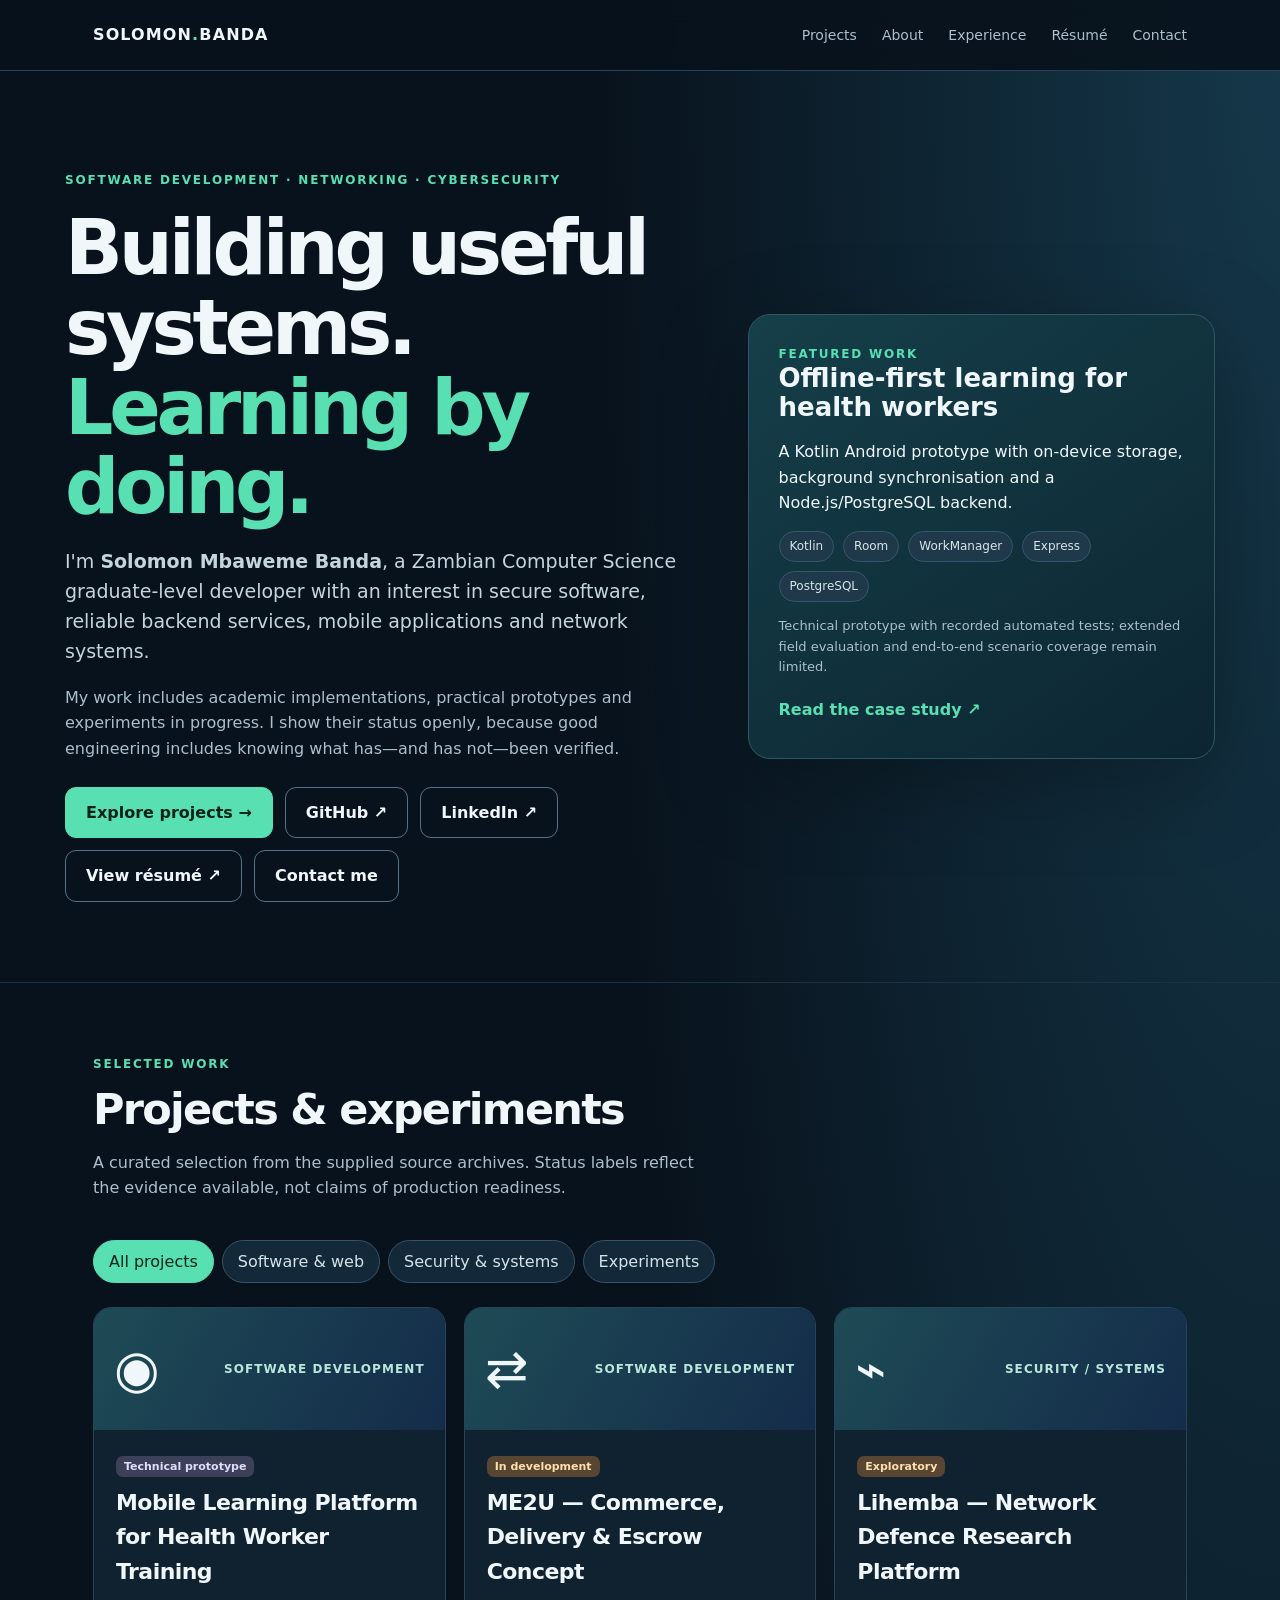
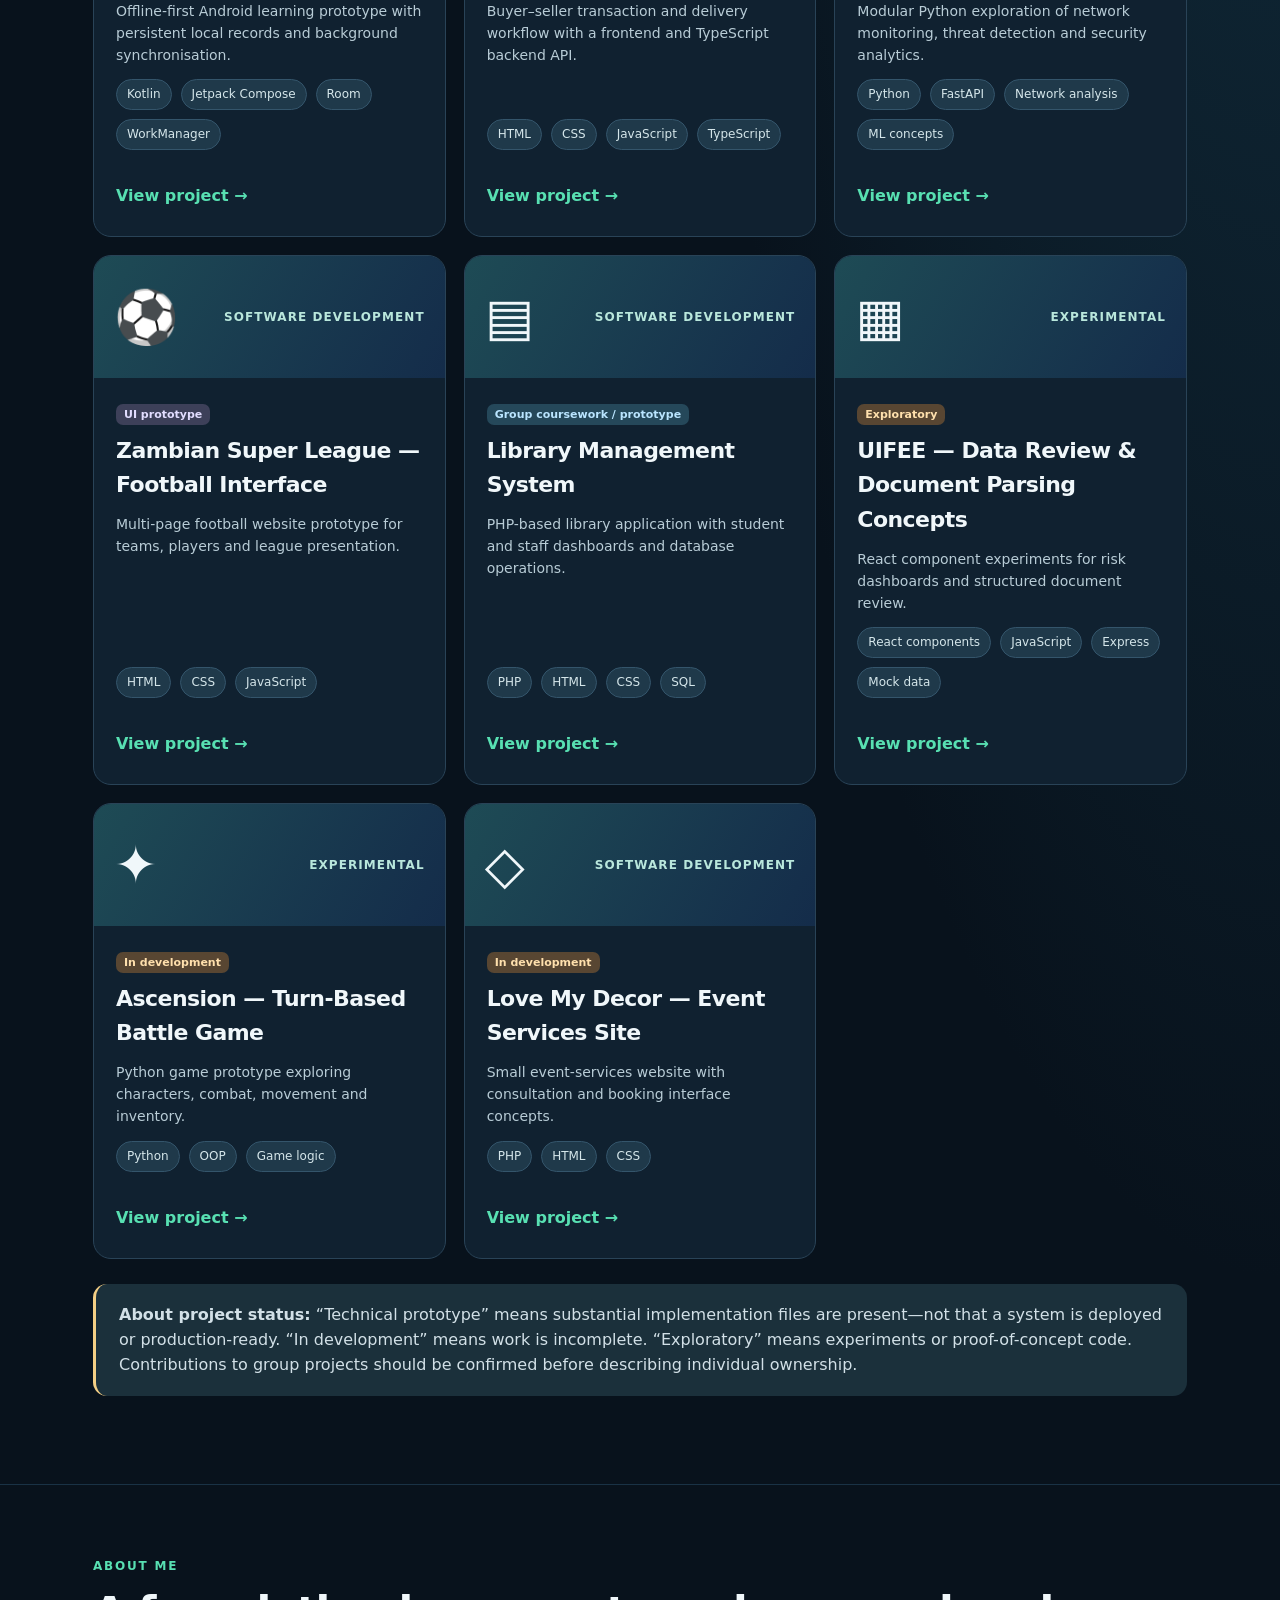
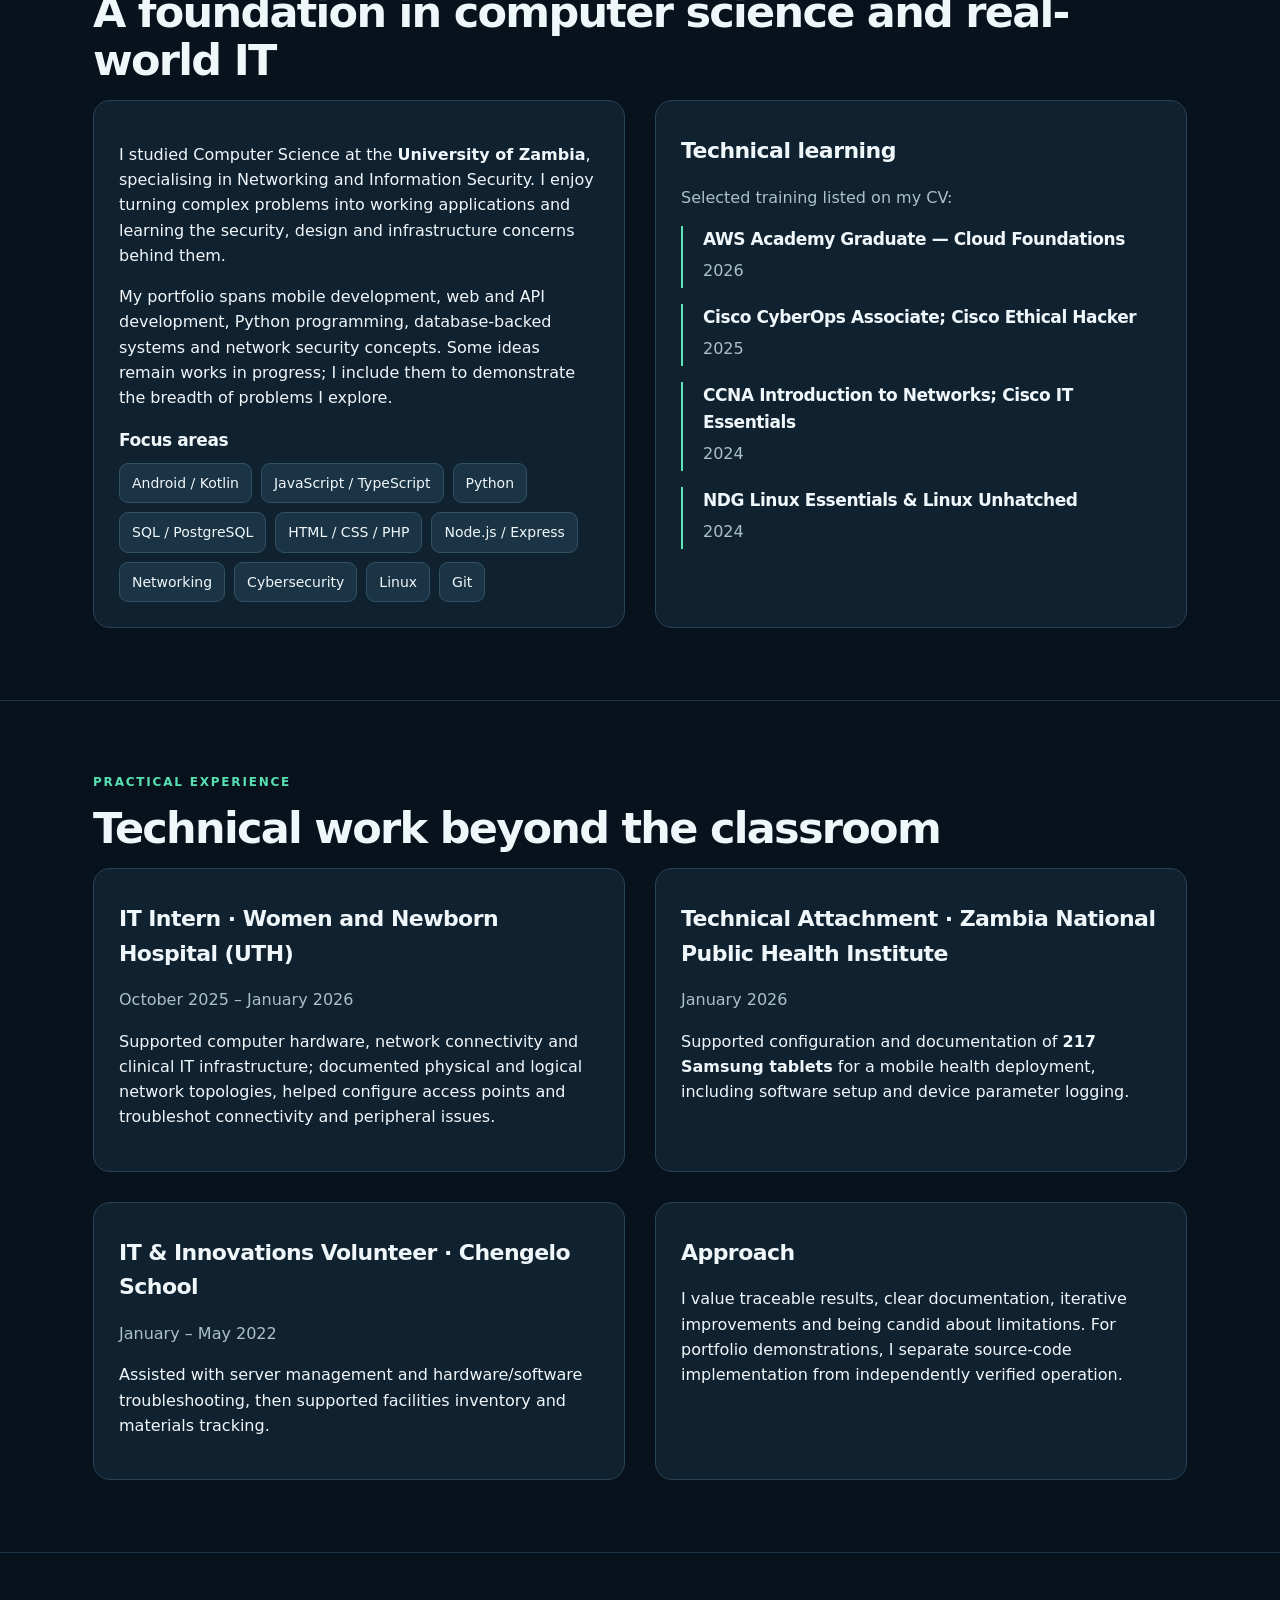
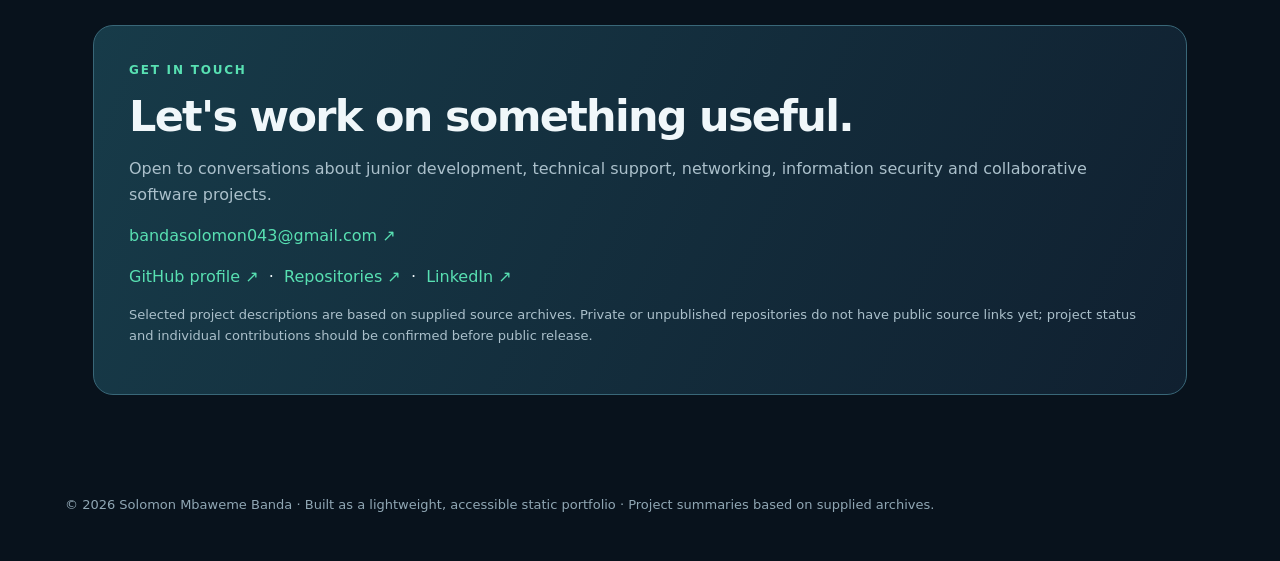
==== index.html @ 68863cb4 "Rename Solomon_Banda_Portfolio_Homepage.html to index.html" ====
<!doctype html><html lang="en"><head><meta charset="utf-8"><meta name="viewport" content="width=device-width,initial-scale=1"><meta name="description" content="Solomon Mbaweme Banda — software development, cybersecurity and systems engineering portfolio."><title>Solomon Mbaweme Banda | Developer Portfolio</title><style>
:root{--bg:#08121c;--panel:#102130;--panel2:#13283a;--ink:#f0f7fa;--muted:#abc0cb;--line:#294357;--accent:#58e0b2;--gold:#f4cf85;--blue:#84b9fd}*{box-sizing:border-box}html{scroll-behavior:smooth}body{margin:0;background:radial-gradient(ellipse at top right,#15384a 0,transparent 38%),var(--bg);color:var(--ink);font-family:Inter,ui-sans-serif,system-ui,-apple-system,'Segoe UI',sans-serif;line-height:1.58}a{color:inherit;text-decoration:none}a:hover{color:var(--accent)}button{font:inherit;cursor:pointer}header{position:sticky;top:0;z-index:10;background:#08121ce9;backdrop-filter:blur(12px);border-bottom:1px solid var(--line)}.shell{max-width:1150px;margin:auto;padding:0 28px}.nav{display:flex;align-items:center;justify-content:space-between;min-height:70px;gap:20px}.brand{font-weight:850;letter-spacing:.07em}.brand span{color:var(--accent)}nav{display:flex;gap:25px;flex-wrap:wrap}nav a{font-size:14px;color:var(--muted)}.hero{padding:100px 0 80px;display:grid;grid-template-columns:1.15fr .85fr;gap:50px;align-items:center}.eyebrow{font-weight:700;letter-spacing:.15em;text-transform:uppercase;font-size:12px;color:var(--accent)}h1{font-size:clamp(40px,6.2vw,76px);line-height:1.05;letter-spacing:-.055em;margin:18px 0}h2{font-size:clamp(30px,4vw,43px);line-height:1.12;letter-spacing:-.04em;margin:12px 0 16px}h3{margin:8px 0 10px;font-size:22px;letter-spacing:-.025em}.lead{font-size:19px;color:#c5d5de;max-width:670px}.muted{color:var(--muted)}.actions{display:flex;gap:12px;flex-wrap:wrap;margin-top:26px}.btn{display:inline-flex;align-items:center;justify-content:center;padding:12px 20px;border:1px solid var(--accent);background:var(--accent);color:#06231a;border-radius:11px;font-weight:750}.btn:hover{background:#b8ffdf;color:#06231a}.btn.alt{background:transparent;color:var(--ink);border-color:#577184}.btn.alt:hover{border-color:var(--accent);color:var(--accent)}.feature{padding:30px;border:1px solid #2e5762;border-radius:22px;background:linear-gradient(145deg,#153f49,#0c2532);box-shadow:0 24px 90px #0004}.feature strong{display:block;font-size:26px;line-height:1.15;margin-bottom:14px}.feature ul{padding-left:20px;color:#c6dce4}.mini{display:flex;gap:9px;flex-wrap:wrap;margin:14px 0}.tag{padding:5px 10px;background:#1f394a;border:1px solid #34556b;border-radius:30px;font-size:12px;color:#d5e6ea}.section{padding:72px 0;border-top:1px solid #193245}.section-heading{display:flex;justify-content:space-between;gap:20px;align-items:end;margin-bottom:24px}.section-heading p{max-width:610px}.filters{display:flex;flex-wrap:wrap;gap:8px;margin:24px 0}.filter{background:#132939;color:#d4e3e8;border:1px solid #365268;border-radius:30px;padding:8px 15px}.filter.active,.filter:hover{background:var(--accent);border-color:var(--accent);color:#07241c}.grid{display:grid;grid-template-columns:repeat(3,minmax(0,1fr));gap:18px}.card{display:flex;flex-direction:column;overflow:hidden;border-radius:18px;border:1px solid var(--line);background:var(--panel);min-height:355px;transition:transform .2s,border .2s}.card:hover{transform:translateY(-4px);border-color:#558275}.card-art{height:122px;display:flex;align-items:center;justify-content:space-between;padding:20px;background:linear-gradient(120deg,#1e4b55,#142c4a)}.card-art .icon{font-size:52px;line-height:1}.card-art small{font-size:12px;letter-spacing:.09em;font-weight:850;color:#b9e7dc}.card-body{padding:22px;display:flex;flex:1;flex-direction:column}.card p{margin:0 0 13px;color:#b8ccd6;font-size:14px}.card .mini{margin-top:auto}.status{border-radius:7px;padding:4px 8px;font-size:11px;font-weight:800;background:#315245;color:#c9ffe3}.status.prototype{background:#3d4059;color:#e2ddff}.status.experimental{background:#584632;color:#ffe0ad}.status.collab{background:#25485a;color:#bae5ff}.card-footer{display:flex;align-items:center;justify-content:space-between;margin-top:13px}.open{background:none;color:var(--accent);border:0;padding:6px 0;font-weight:800}.two{display:grid;grid-template-columns:1fr 1fr;gap:30px}.box{border-radius:17px;border:1px solid var(--line);background:var(--panel);padding:25px}.timeline{display:grid;gap:16px}.timeline-entry{border-left:2px solid #5de3b4;padding-left:20px}.timeline-entry h3{font-size:17px;margin:0}.timeline-entry p{margin:5px 0;color:var(--muted)}.skill-row{display:flex;gap:9px;flex-wrap:wrap}.skill{background:#1b3445;padding:8px 12px;border-radius:9px;border:1px solid #315165;font-size:14px}.notice{padding:18px 23px;border-radius:14px;background:#1b303b;border-left:3px solid var(--gold);color:#d2e0e7}.contact{border:1px solid #396778;border-radius:20px;background:linear-gradient(115deg,#173b49,#102030);padding:35px}.contact a{color:var(--accent);overflow-wrap:anywhere}.foot{padding:28px 0 45px;color:#90a7b4;font-size:13px}dialog{max-width:730px;width:calc(100% - 28px);padding:0;border:1px solid #436879;border-radius:19px;background:#10222f;color:var(--ink);box-shadow:0 24px 90px #000c}dialog::backdrop{background:#02070cbb;backdrop-filter:blur(4px)}.dialog-inner{padding:32px}.dialog-top{display:flex;justify-content:space-between;gap:14px}.x{width:37px;height:37px;background:#203d4c;border:1px solid #517084;color:white;border-radius:9px}.dialog-inner h2{font-size:30px}.dialog-inner p,.dialog-inner li{color:#c4d6dd}.dialog-inner h4{color:var(--accent);margin:22px 0 5px}.dialog-inner ul{padding-left:20px}a:focus-visible,button:focus-visible{outline:3px solid var(--gold);outline-offset:4px}[hidden]{display:none!important}@media(max-width:950px){.hero{grid-template-columns:1fr}.grid{grid-template-columns:repeat(2,minmax(0,1fr))}}@media(max-width:620px){.shell{padding:0 18px}.nav{align-items:flex-start;flex-direction:column;padding:15px 0}nav{gap:13px}.hero{padding:65px 0}.grid,.two{grid-template-columns:1fr}.section{padding:55px 0}.feature{padding:20px}}
</style></head><body><header><div class="shell nav"><a class="brand" href="#home">SOLOMON<span>.</span>BANDA</a><nav aria-label="Main navigation"><a href="#projects">Projects</a><a href="#about">About</a><a href="#experience">Experience</a><a href="resume.html">Résumé</a><a href="#contact">Contact</a></nav></div></header><main><section class="shell hero" id="home"><div><div class="eyebrow">Software Development · Networking · Cybersecurity</div><h1>Building useful systems.<br><span style="color:var(--accent)">Learning by doing.</span></h1><p class="lead">I'm <strong>Solomon Mbaweme Banda</strong>, a Zambian Computer Science graduate-level developer with an interest in secure software, reliable backend services, mobile applications and network systems.</p><p class="muted">My work includes academic implementations, practical prototypes and experiments in progress. I show their status openly, because good engineering includes knowing what has—and has not—been verified.</p><div class="actions"><a class="btn" href="#projects">Explore projects →</a><a class="btn alt" href="https://github.com/folklore043" target="_blank" rel="noopener noreferrer">GitHub ↗</a><a class="btn alt" href="https://www.linkedin.com/in/solomon-mbaweme-banda-0440b7346" target="_blank" rel="noopener noreferrer">LinkedIn ↗</a><a class="btn alt" href="resume.html">View résumé ↗</a><a class="btn alt" href="mailto:bandasolomon043@gmail.com">Contact me</a></div></div><aside class="feature"><div class="eyebrow">Featured work</div><strong>Offline-first learning for health workers</strong><p>A Kotlin Android prototype with on-device storage, background synchronisation and a Node.js/PostgreSQL backend.</p><div class="mini"><span class="tag">Kotlin</span><span class="tag">Room</span><span class="tag">WorkManager</span><span class="tag">Express</span><span class="tag">PostgreSQL</span></div><p class="muted" style="font-size:13px">Technical prototype with recorded automated tests; extended field evaluation and end-to-end scenario coverage remain limited.</p><button class="open" data-project="health">Read the case study ↗</button></aside></section><section class="section" id="projects"><div class="shell"><div class="eyebrow">Selected work</div><div class="section-heading"><div><h2>Projects & experiments</h2><p class="muted">A curated selection from the supplied source archives. Status labels reflect the evidence available, not claims of production readiness.</p></div></div><div class="filters" role="group" aria-label="Filter projects"><button class="filter active" data-filter="all" aria-pressed="true">All projects</button><button class="filter" data-filter="software" aria-pressed="false">Software & web</button><button class="filter" data-filter="security" aria-pressed="false">Security & systems</button><button class="filter" data-filter="experimental" aria-pressed="false">Experiments</button></div><div class="grid" id="project-grid"></div><p class="notice" style="margin-top:25px"><strong>About project status:</strong> “Technical prototype” means substantial implementation files are present—not that a system is deployed or production-ready. “In development” means work is incomplete. “Exploratory” means experiments or proof-of-concept code. Contributions to group projects should be confirmed before describing individual ownership.</p></div></section><section class="section" id="about"><div class="shell"><div class="eyebrow">About me</div><h2>A foundation in computer science and real-world IT</h2><div class="two"><div class="box"><p>I studied Computer Science at the <strong>University of Zambia</strong>, specialising in Networking and Information Security. I enjoy turning complex problems into working applications and learning the security, design and infrastructure concerns behind them.</p><p>My portfolio spans mobile development, web and API development, Python programming, database-backed systems and network security concepts. Some ideas remain works in progress; I include them to demonstrate the breadth of problems I explore.</p><h3 style="font-size:17px">Focus areas</h3><div class="skill-row"><span class="skill">Android / Kotlin</span><span class="skill">JavaScript / TypeScript</span><span class="skill">Python</span><span class="skill">SQL / PostgreSQL</span><span class="skill">HTML / CSS / PHP</span><span class="skill">Node.js / Express</span><span class="skill">Networking</span><span class="skill">Cybersecurity</span><span class="skill">Linux</span><span class="skill">Git</span></div></div><div class="box"><h3>Technical learning</h3><p class="muted">Selected training listed on my CV:</p><div class="timeline"><div class="timeline-entry"><h3>AWS Academy Graduate — Cloud Foundations</h3><p>2026</p></div><div class="timeline-entry"><h3>Cisco CyberOps Associate; Cisco Ethical Hacker</h3><p>2025</p></div><div class="timeline-entry"><h3>CCNA Introduction to Networks; Cisco IT Essentials</h3><p>2024</p></div><div class="timeline-entry"><h3>NDG Linux Essentials & Linux Unhatched</h3><p>2024</p></div></div></div></div></div></section><section class="section" id="experience"><div class="shell"><div class="eyebrow">Practical experience</div><h2>Technical work beyond the classroom</h2><div class="two"><div class="box"><h3>IT Intern · Women and Newborn Hospital (UTH)</h3><p class="muted">October 2025 – January 2026</p><p>Supported computer hardware, network connectivity and clinical IT infrastructure; documented physical and logical network topologies, helped configure access points and troubleshot connectivity and peripheral issues.</p></div><div class="box"><h3>Technical Attachment · Zambia National Public Health Institute</h3><p class="muted">January 2026</p><p>Supported configuration and documentation of <strong>217 Samsung tablets</strong> for a mobile health deployment, including software setup and device parameter logging.</p></div><div class="box"><h3>IT & Innovations Volunteer · Chengelo School</h3><p class="muted">January – May 2022</p><p>Assisted with server management and hardware/software troubleshooting, then supported facilities inventory and materials tracking.</p></div><div class="box"><h3>Approach</h3><p>I value traceable results, clear documentation, iterative improvements and being candid about limitations. For portfolio demonstrations, I separate source-code implementation from independently verified operation.</p></div></div></div></section><section class="section" id="contact"><div class="shell"><div class="contact"><div class="eyebrow">Get in touch</div><h2>Let's work on something useful.</h2><p class="muted">Open to conversations about junior development, technical support, networking, information security and collaborative software projects.</p><p><a href="mailto:bandasolomon043@gmail.com">bandasolomon043@gmail.com ↗</a></p><p><a href="https://github.com/folklore043" target="_blank" rel="noopener noreferrer">GitHub profile ↗</a> &nbsp;·&nbsp; <a href="https://github.com/folklore043?tab=repositories" target="_blank" rel="noopener noreferrer">Repositories ↗</a> &nbsp;·&nbsp; <a href="https://www.linkedin.com/in/solomon-mbaweme-banda-0440b7346" target="_blank" rel="noopener noreferrer">LinkedIn ↗</a></p><p class="muted" style="font-size:13px">Selected project descriptions are based on supplied source archives. Private or unpublished repositories do not have public source links yet; project status and individual contributions should be confirmed before public release.</p></div></div></section></main><footer><div class="shell foot">© <span id="year"></span> Solomon Mbaweme Banda · Built as a lightweight, accessible static portfolio · Project summaries based on supplied archives.</div></footer><dialog id="project-dialog" aria-labelledby="dialog-title"><div class="dialog-inner"><div class="dialog-top"><div><div class="eyebrow" id="dialog-category"></div><h2 id="dialog-title"></h2></div><button class="x" id="close-dialog" aria-label="Close project details">✕</button></div><div id="dialog-content"></div></div></dialog><script>
const projects=[
{id:'health',title:'Mobile Learning Platform for Health Worker Training',type:'software',icon:'◉',short:'Offline-first Android learning prototype with persistent local records and background synchronisation.',stack:['Kotlin','Jetpack Compose','Room','WorkManager','Node.js','PostgreSQL'],status:'Technical prototype',statusClass:'prototype',summary:'An Android training application designed for intermittent-connectivity settings, with local training content, assessments, learner results and a synchronisation queue.',built:['Native Android client using Kotlin and Jetpack Compose','Room-based local storage and SQLCipher integration','WorkManager queue/retry design, account-scoped records and conflict handling','Express/PostgreSQL backend and JWT-based authentication'],limits:'Recorded automated tests cover selected components; the full offline-to-online learner journey and all six extended synchronisation scenarios were not demonstrated end-to-end. Demonstration training content is not clinically approved.'},
{id:'me2u',title:'ME2U — Commerce, Delivery & Escrow Concept',type:'software',icon:'⇄',short:'Buyer–seller transaction and delivery workflow with a frontend and TypeScript backend API.',stack:['HTML','CSS','JavaScript','TypeScript','Express','Prisma','PostgreSQL'],status:'In development',statusClass:'experimental',summary:'A proposed trust-building transaction platform for Zambian commerce, modelling order creation, dispatch, delivery confirmation, disputes and escrow states.',built:['Buyer/seller/admin frontend interface','Express and TypeScript API routes for orders and administration','Prisma data model and seed-data scripts','Development-only role switcher for testing workflows'],limits:'The repository describes an in-progress prototype. Payment handling is simulated/development-oriented; do not represent this as a licensed or live payment escrow service. Authentication remains development-oriented.'},
{id:'lihemba',title:'Lihemba — Network Defence Research Platform',type:'security',icon:'⌁',short:'Modular Python exploration of network monitoring, threat detection and security analytics.',stack:['Python','FastAPI','Network analysis','ML concepts','Blockchain concepts'],status:'Exploratory',statusClass:'experimental',summary:'An ambitious modular network-security concept bringing together traffic analysis, a base station, monitoring dashboard, threat-intelligence modules and experimental blockchain/ML components.',built:['Separate detection, network, dashboard and base-station modules','Integration documentation and Python security-analysis components','Threat simulation and benchmarking code','Experimental coordination architecture'],limits:'The archive includes extensive experimental code and documentation but does not establish reliable end-to-end operation, accuracy benchmarks or deployment readiness. This is a research/development exploration.'},
{id:'faz',title:'Zambian Super League — Football Interface',type:'software',icon:'⚽',short:'Multi-page football website prototype for teams, players and league presentation.',stack:['HTML','CSS','JavaScript'],status:'UI prototype',statusClass:'prototype',summary:'A browser-based football site with separate pages for league overview, teams, players and team management.',built:['Four HTML views including index, players and team details','Styled navigation and football-oriented layouts','Front-end interactions and presentation structure'],limits:'The supplied archive contains static HTML pages; a live league-data feed, server-side administration and deployment were not verified.'},
{id:'library',title:'Library Management System',type:'software',icon:'▤',short:'PHP-based library application with student and staff dashboards and database operations.',stack:['PHP','HTML','CSS','SQL'],status:'Group coursework / prototype',statusClass:'collab',summary:'A library-system codebase containing distinct student and staff views and PHP scripts for creating, retrieving, editing and deleting records.',built:['Student and staff dashboard pages','Server-side insert, fetch, update and delete handlers','Database connection script and styled interface'],limits:'The interface identifies “GROUP 11”; personal responsibilities must be confirmed before claiming sole authorship. Database setup and complete runtime functionality were not independently tested.'},
{id:'uifee',title:'UIFEE — Data Review & Document Parsing Concepts',type:'experimental',icon:'▦',short:'React component experiments for risk dashboards and structured document review.',stack:['React components','JavaScript','Express','Mock data'],status:'Exploratory',statusClass:'experimental',summary:'A collection of JavaScript components exploring taxpayer-style risk dashboards, alerts, and extraction/validation of structured fields from document types.',built:['Dashboard component with risk indicators and example records','Document-upload/parser user-interface component','Express dependency scaffold'],limits:'Both primary UI files include mock data, and the packaged setup is not a complete verified React application. This is a concept implementation, not a real government data integration.'},
{id:'ascension',title:'Ascension — Turn-Based Battle Game',type:'experimental',icon:'✦',short:'Python game prototype exploring characters, combat, movement and inventory.',stack:['Python','OOP','Game logic'],status:'In development',statusClass:'experimental',summary:'A console-oriented Python game experiment with characters, gear, inventory, battlefield positioning and turn-based combat logic.',built:['Character and ability classes','Battlefield and combat-turn logic','Inventory and item modules','Main launcher and experimentation scripts'],limits:'The archive contains code and a launcher, but a complete polished game experience or automated test suite was not established.'},
{id:'decor',title:'Love My Decor — Event Services Site',type:'software',icon:'◇',short:'Small event-services website with consultation and booking interface concepts.',stack:['PHP','HTML','CSS'],status:'In development',statusClass:'experimental',summary:'Event decoration services pages with booking and customer consultation workflows.',built:['Service pages and booking form markup','PHP contact/consultation helper functions','Separate styling for booking and services'],limits:'The archive contains incomplete/inconsistent page setup and missing assets; reliable deployment and form delivery are not verified.'}
];
const grid=document.getElementById('project-grid');function render(f='all'){grid.innerHTML='';for(const p of projects.filter(x=>f==='all'||x.type===f||(f==='experimental'&&x.statusClass==='experimental'))){const el=document.createElement('article');el.className='card';el.innerHTML=`<div class="card-art"><span class="icon" aria-hidden="true">${p.icon}</span><small>${p.type==='security'?'SECURITY / SYSTEMS':p.type==='experimental'?'EXPERIMENTAL': 'SOFTWARE DEVELOPMENT'}</small></div><div class="card-body"><div><span class="status ${p.statusClass}">${p.status}</span><h3>${p.title}</h3><p>${p.short}</p></div><div class="mini">${p.stack.slice(0,4).map(s=>`<span class="tag">${s}</span>`).join('')}</div><div class="card-footer"><button class="open" data-project="${p.id}" aria-label="Read details for ${p.title}">View project →</button></div></div>`;grid.appendChild(el)}}
render();document.querySelectorAll('.filter').forEach(b=>b.addEventListener('click',()=>{document.querySelectorAll('.filter').forEach(x=>{x.classList.remove('active');x.setAttribute('aria-pressed','false')});b.classList.add('active');b.setAttribute('aria-pressed','true');render(b.dataset.filter)}));const modal=document.getElementById('project-dialog');document.addEventListener('click',e=>{const b=e.target.closest('[data-project]');if(!b)return;const p=projects.find(x=>x.id===b.dataset.project);document.getElementById('dialog-category').textContent=p.status;document.getElementById('dialog-title').textContent=p.title;document.getElementById('dialog-content').innerHTML=`<p>${p.summary}</p><h4>Evidence in the supplied source</h4><ul>${p.built.map(x=>`<li>${x}</li>`).join('')}</ul><h4>Technologies</h4><div class="skill-row">${p.stack.map(x=>`<span class="skill">${x}</span>`).join('')}</div><h4>Status & limitations</h4><p>${p.limits}</p>`;modal.showModal()});document.getElementById('close-dialog').addEventListener('click',()=>modal.close());modal.addEventListener('click',e=>{if(e.target===modal)modal.close()});document.getElementById('year').textContent=new Date().getFullYear();
</script></body></html>
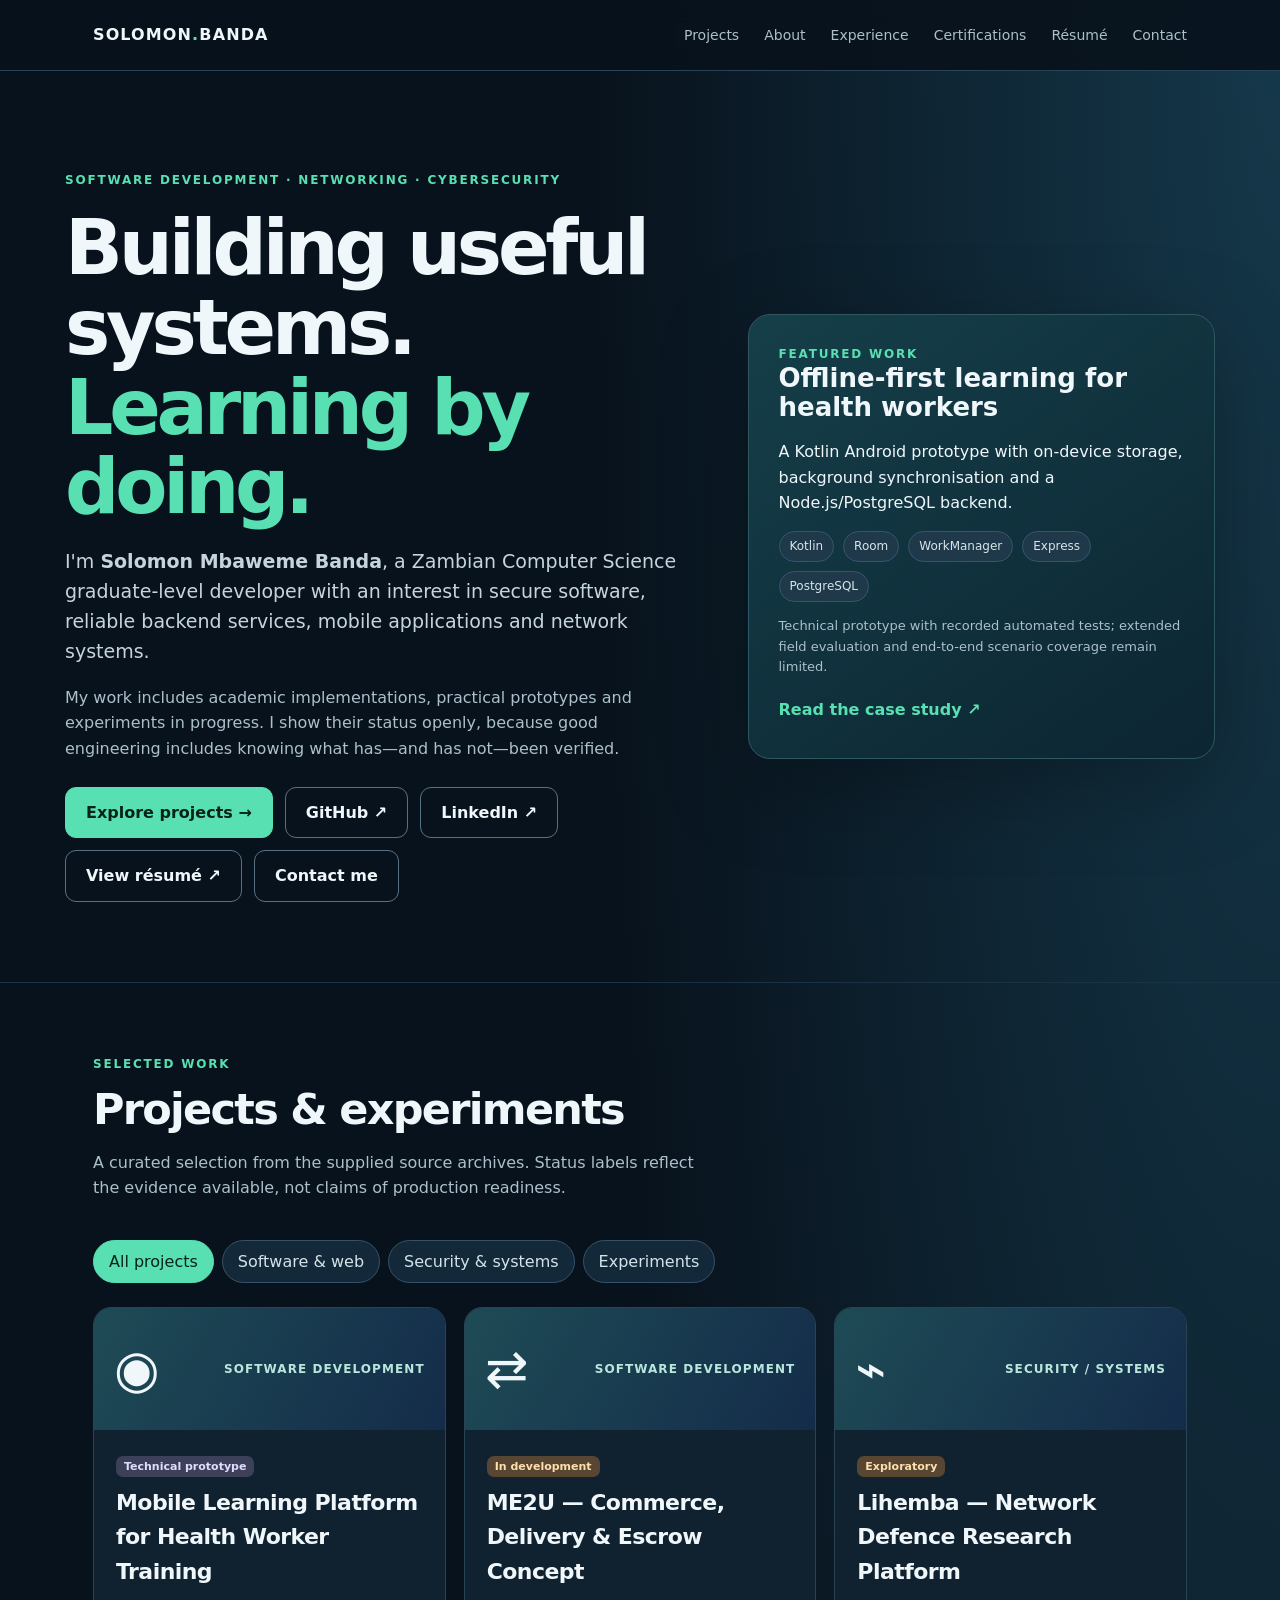
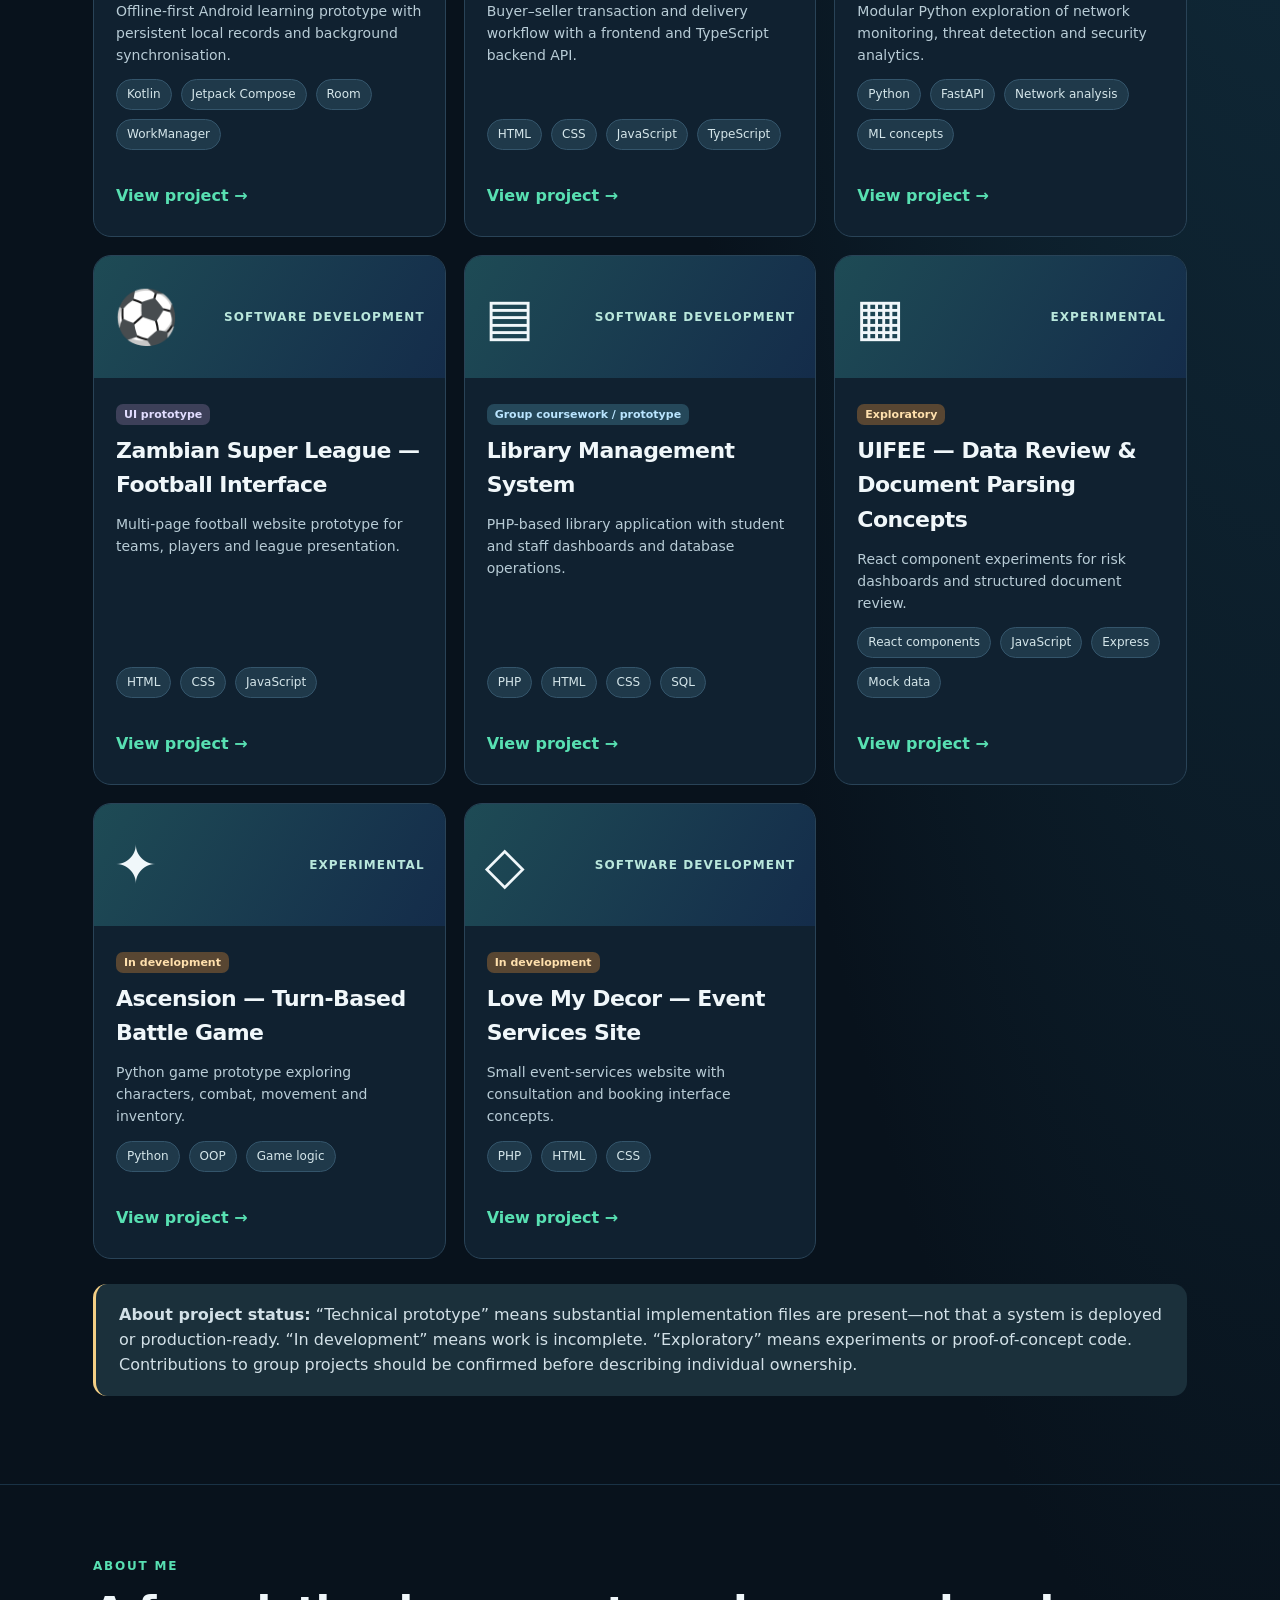
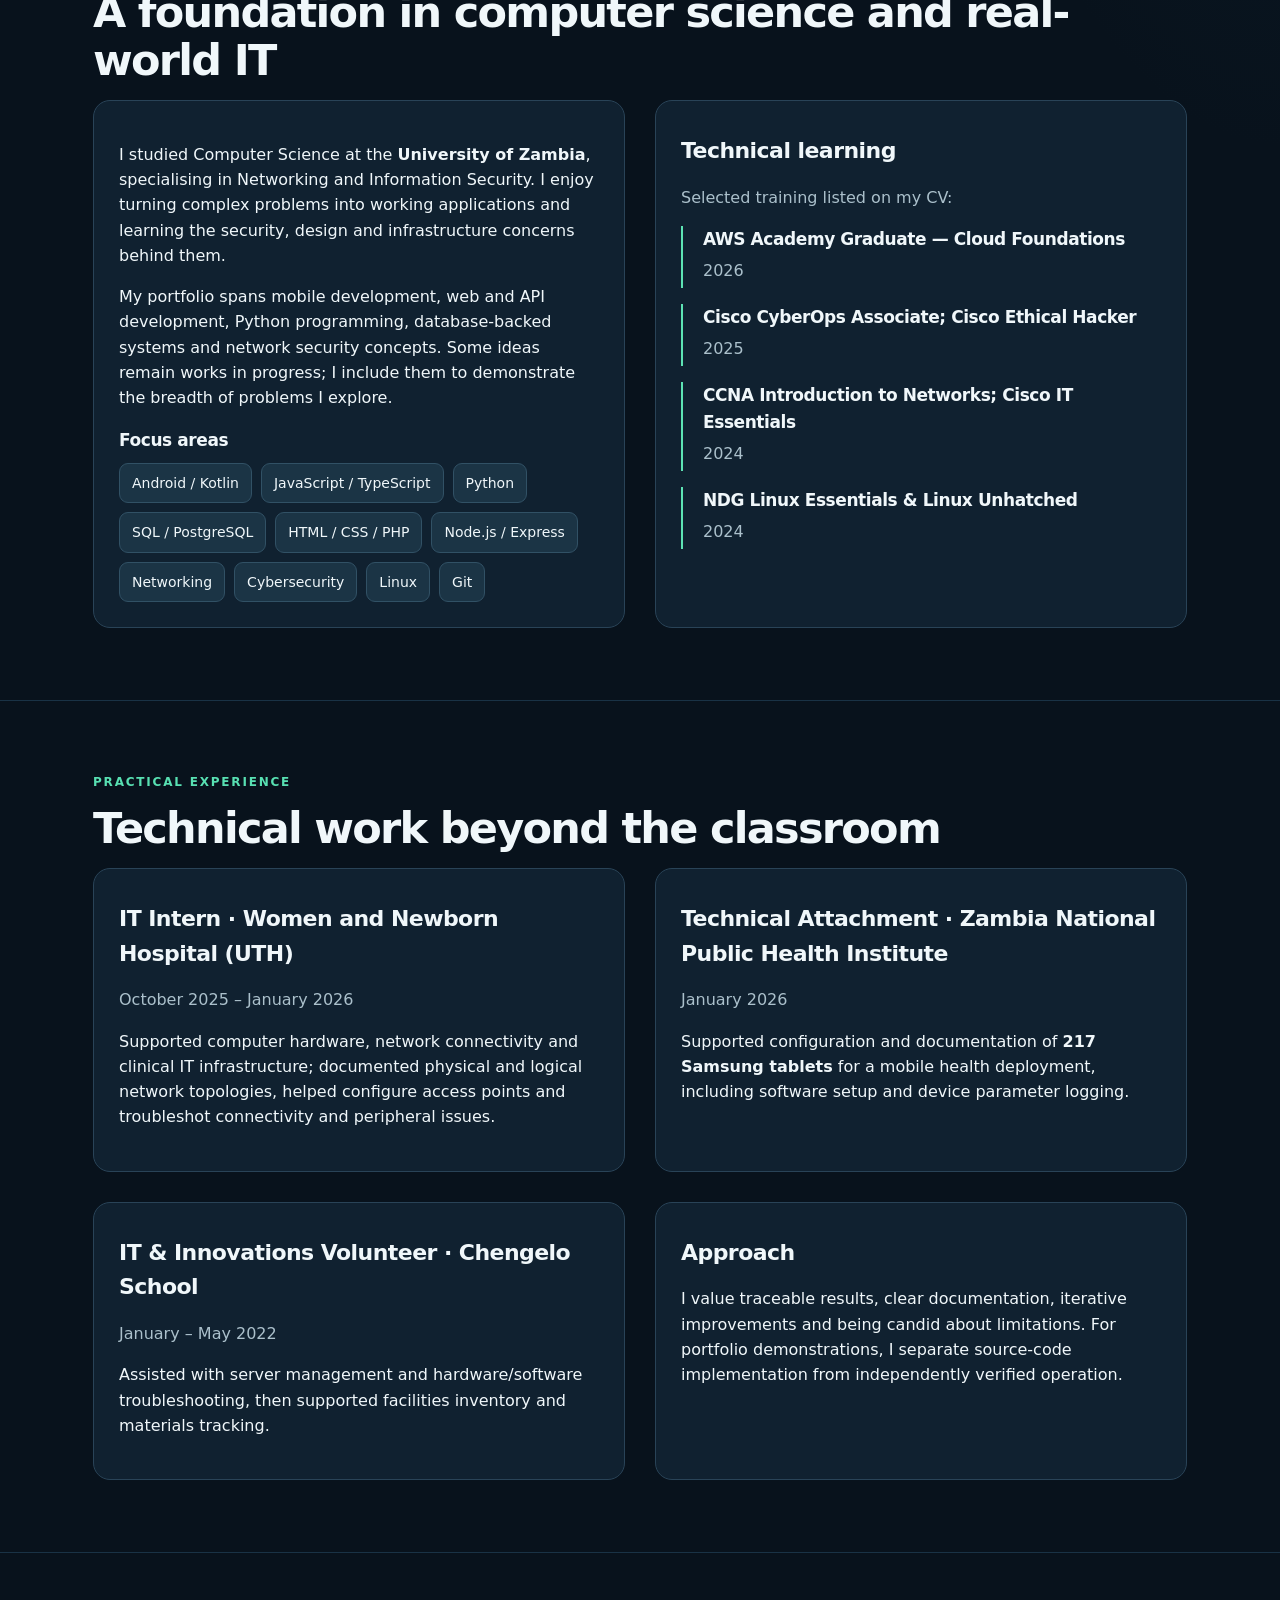
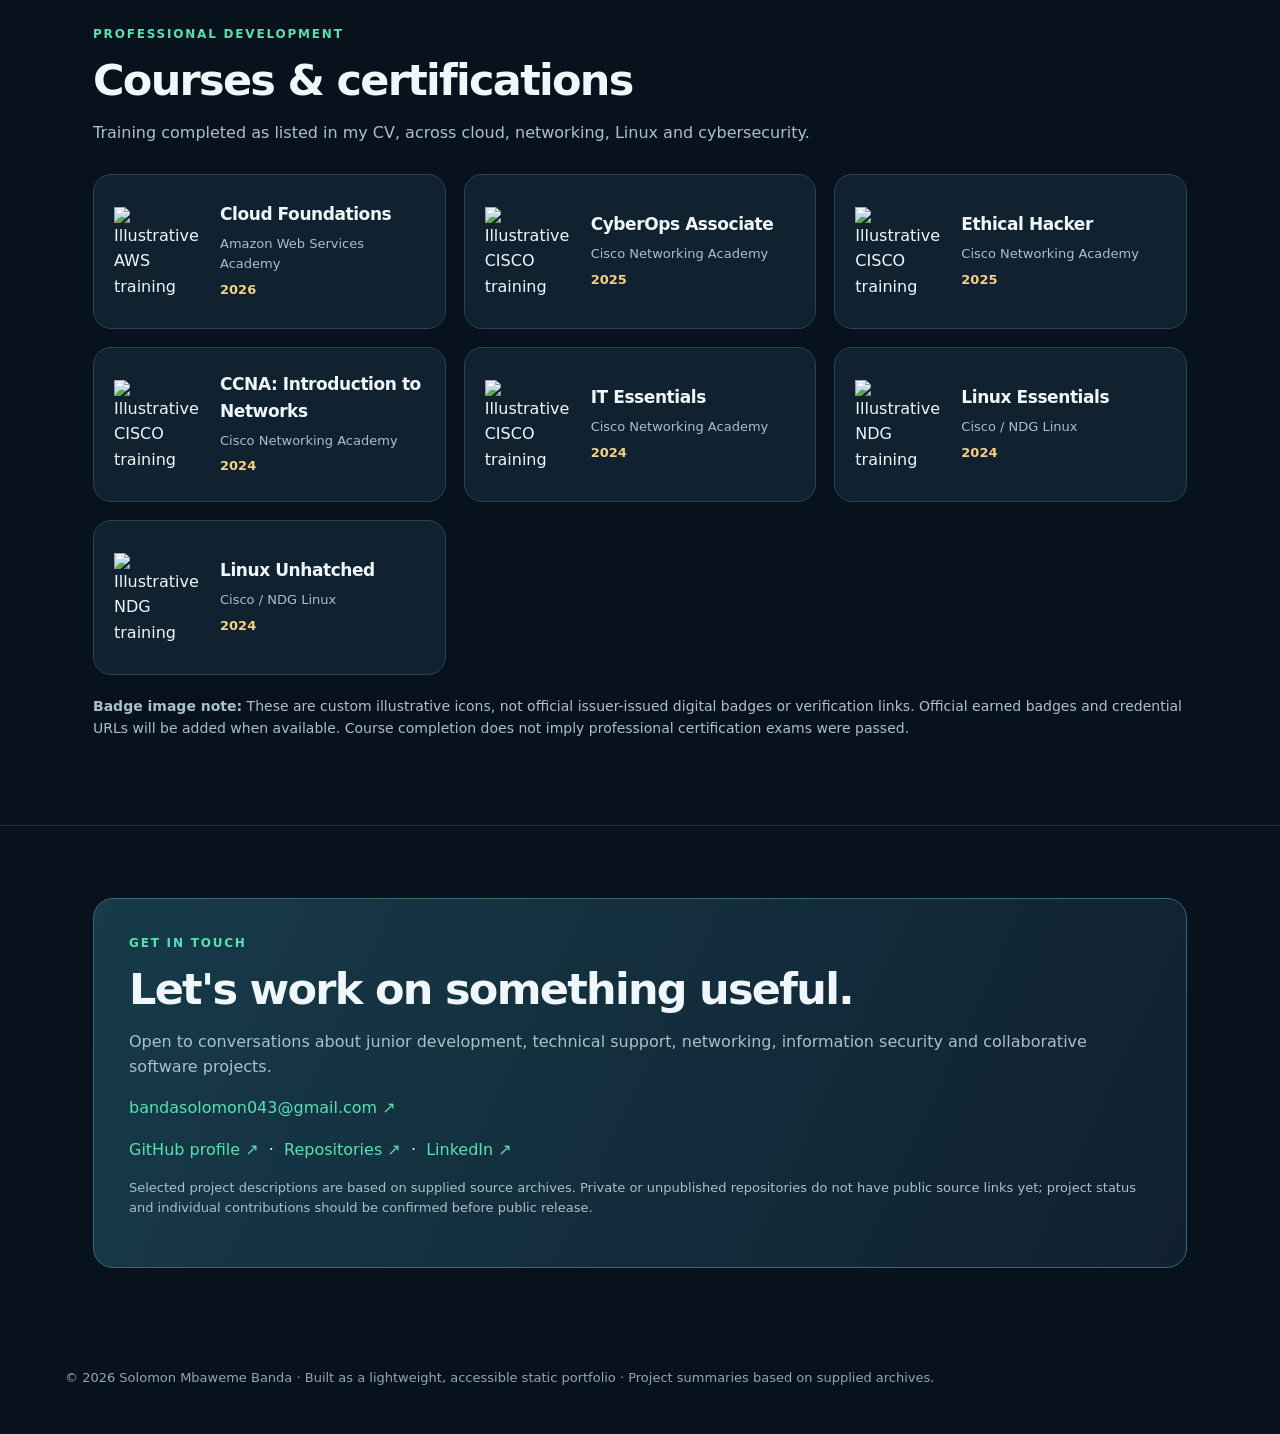
==== commit 9b3dbe64: "correction to certifications." ====
--- a/index.html
+++ b/index.html
@@ -1,6 +1,8 @@
 <!doctype html><html lang="en"><head><meta charset="utf-8"><meta name="viewport" content="width=device-width,initial-scale=1"><meta name="description" content="Solomon Mbaweme Banda — software development, cybersecurity and systems engineering portfolio."><title>Solomon Mbaweme Banda | Developer Portfolio</title><style>
 :root{--bg:#08121c;--panel:#102130;--panel2:#13283a;--ink:#f0f7fa;--muted:#abc0cb;--line:#294357;--accent:#58e0b2;--gold:#f4cf85;--blue:#84b9fd}*{box-sizing:border-box}html{scroll-behavior:smooth}body{margin:0;background:radial-gradient(ellipse at top right,#15384a 0,transparent 38%),var(--bg);color:var(--ink);font-family:Inter,ui-sans-serif,system-ui,-apple-system,'Segoe UI',sans-serif;line-height:1.58}a{color:inherit;text-decoration:none}a:hover{color:var(--accent)}button{font:inherit;cursor:pointer}header{position:sticky;top:0;z-index:10;background:#08121ce9;backdrop-filter:blur(12px);border-bottom:1px solid var(--line)}.shell{max-width:1150px;margin:auto;padding:0 28px}.nav{display:flex;align-items:center;justify-content:space-between;min-height:70px;gap:20px}.brand{font-weight:850;letter-spacing:.07em}.brand span{color:var(--accent)}nav{display:flex;gap:25px;flex-wrap:wrap}nav a{font-size:14px;color:var(--muted)}.hero{padding:100px 0 80px;display:grid;grid-template-columns:1.15fr .85fr;gap:50px;align-items:center}.eyebrow{font-weight:700;letter-spacing:.15em;text-transform:uppercase;font-size:12px;color:var(--accent)}h1{font-size:clamp(40px,6.2vw,76px);line-height:1.05;letter-spacing:-.055em;margin:18px 0}h2{font-size:clamp(30px,4vw,43px);line-height:1.12;letter-spacing:-.04em;margin:12px 0 16px}h3{margin:8px 0 10px;font-size:22px;letter-spacing:-.025em}.lead{font-size:19px;color:#c5d5de;max-width:670px}.muted{color:var(--muted)}.actions{display:flex;gap:12px;flex-wrap:wrap;margin-top:26px}.btn{display:inline-flex;align-items:center;justify-content:center;padding:12px 20px;border:1px solid var(--accent);background:var(--accent);color:#06231a;border-radius:11px;font-weight:750}.btn:hover{background:#b8ffdf;color:#06231a}.btn.alt{background:transparent;color:var(--ink);border-color:#577184}.btn.alt:hover{border-color:var(--accent);color:var(--accent)}.feature{padding:30px;border:1px solid #2e5762;border-radius:22px;background:linear-gradient(145deg,#153f49,#0c2532);box-shadow:0 24px 90px #0004}.feature strong{display:block;font-size:26px;line-height:1.15;margin-bottom:14px}.feature ul{padding-left:20px;color:#c6dce4}.mini{display:flex;gap:9px;flex-wrap:wrap;margin:14px 0}.tag{padding:5px 10px;background:#1f394a;border:1px solid #34556b;border-radius:30px;font-size:12px;color:#d5e6ea}.section{padding:72px 0;border-top:1px solid #193245}.section-heading{display:flex;justify-content:space-between;gap:20px;align-items:end;margin-bottom:24px}.section-heading p{max-width:610px}.filters{display:flex;flex-wrap:wrap;gap:8px;margin:24px 0}.filter{background:#132939;color:#d4e3e8;border:1px solid #365268;border-radius:30px;padding:8px 15px}.filter.active,.filter:hover{background:var(--accent);border-color:var(--accent);color:#07241c}.grid{display:grid;grid-template-columns:repeat(3,minmax(0,1fr));gap:18px}.card{display:flex;flex-direction:column;overflow:hidden;border-radius:18px;border:1px solid var(--line);background:var(--panel);min-height:355px;transition:transform .2s,border .2s}.card:hover{transform:translateY(-4px);border-color:#558275}.card-art{height:122px;display:flex;align-items:center;justify-content:space-between;padding:20px;background:linear-gradient(120deg,#1e4b55,#142c4a)}.card-art .icon{font-size:52px;line-height:1}.card-art small{font-size:12px;letter-spacing:.09em;font-weight:850;color:#b9e7dc}.card-body{padding:22px;display:flex;flex:1;flex-direction:column}.card p{margin:0 0 13px;color:#b8ccd6;font-size:14px}.card .mini{margin-top:auto}.status{border-radius:7px;padding:4px 8px;font-size:11px;font-weight:800;background:#315245;color:#c9ffe3}.status.prototype{background:#3d4059;color:#e2ddff}.status.experimental{background:#584632;color:#ffe0ad}.status.collab{background:#25485a;color:#bae5ff}.card-footer{display:flex;align-items:center;justify-content:space-between;margin-top:13px}.open{background:none;color:var(--accent);border:0;padding:6px 0;font-weight:800}.two{display:grid;grid-template-columns:1fr 1fr;gap:30px}.box{border-radius:17px;border:1px solid var(--line);background:var(--panel);padding:25px}.timeline{display:grid;gap:16px}.timeline-entry{border-left:2px solid #5de3b4;padding-left:20px}.timeline-entry h3{font-size:17px;margin:0}.timeline-entry p{margin:5px 0;color:var(--muted)}.skill-row{display:flex;gap:9px;flex-wrap:wrap}.skill{background:#1b3445;padding:8px 12px;border-radius:9px;border:1px solid #315165;font-size:14px}.notice{padding:18px 23px;border-radius:14px;background:#1b303b;border-left:3px solid var(--gold);color:#d2e0e7}.contact{border:1px solid #396778;border-radius:20px;background:linear-gradient(115deg,#173b49,#102030);padding:35px}.contact a{color:var(--accent);overflow-wrap:anywhere}.foot{padding:28px 0 45px;color:#90a7b4;font-size:13px}dialog{max-width:730px;width:calc(100% - 28px);padding:0;border:1px solid #436879;border-radius:19px;background:#10222f;color:var(--ink);box-shadow:0 24px 90px #000c}dialog::backdrop{background:#02070cbb;backdrop-filter:blur(4px)}.dialog-inner{padding:32px}.dialog-top{display:flex;justify-content:space-between;gap:14px}.x{width:37px;height:37px;background:#203d4c;border:1px solid #517084;color:white;border-radius:9px}.dialog-inner h2{font-size:30px}.dialog-inner p,.dialog-inner li{color:#c4d6dd}.dialog-inner h4{color:var(--accent);margin:22px 0 5px}.dialog-inner ul{padding-left:20px}a:focus-visible,button:focus-visible{outline:3px solid var(--gold);outline-offset:4px}[hidden]{display:none!important}@media(max-width:950px){.hero{grid-template-columns:1fr}.grid{grid-template-columns:repeat(2,minmax(0,1fr))}}@media(max-width:620px){.shell{padding:0 18px}.nav{align-items:flex-start;flex-direction:column;padding:15px 0}nav{gap:13px}.hero{padding:65px 0}.grid,.two{grid-template-columns:1fr}.section{padding:55px 0}.feature{padding:20px}}
-</style></head><body><header><div class="shell nav"><a class="brand" href="#home">SOLOMON<span>.</span>BANDA</a><nav aria-label="Main navigation"><a href="#projects">Projects</a><a href="#about">About</a><a href="#experience">Experience</a><a href="resume.html">Résumé</a><a href="#contact">Contact</a></nav></div></header><main><section class="shell hero" id="home"><div><div class="eyebrow">Software Development · Networking · Cybersecurity</div><h1>Building useful systems.<br><span style="color:var(--accent)">Learning by doing.</span></h1><p class="lead">I'm <strong>Solomon Mbaweme Banda</strong>, a Zambian Computer Science graduate-level developer with an interest in secure software, reliable backend services, mobile applications and network systems.</p><p class="muted">My work includes academic implementations, practical prototypes and experiments in progress. I show their status openly, because good engineering includes knowing what has—and has not—been verified.</p><div class="actions"><a class="btn" href="#projects">Explore projects →</a><a class="btn alt" href="https://github.com/folklore043" target="_blank" rel="noopener noreferrer">GitHub ↗</a><a class="btn alt" href="https://www.linkedin.com/in/solomon-mbaweme-banda-0440b7346" target="_blank" rel="noopener noreferrer">LinkedIn ↗</a><a class="btn alt" href="resume.html">View résumé ↗</a><a class="btn alt" href="mailto:bandasolomon043@gmail.com">Contact me</a></div></div><aside class="feature"><div class="eyebrow">Featured work</div><strong>Offline-first learning for health workers</strong><p>A Kotlin Android prototype with on-device storage, background synchronisation and a Node.js/PostgreSQL backend.</p><div class="mini"><span class="tag">Kotlin</span><span class="tag">Room</span><span class="tag">WorkManager</span><span class="tag">Express</span><span class="tag">PostgreSQL</span></div><p class="muted" style="font-size:13px">Technical prototype with recorded automated tests; extended field evaluation and end-to-end scenario coverage remain limited.</p><button class="open" data-project="health">Read the case study ↗</button></aside></section><section class="section" id="projects"><div class="shell"><div class="eyebrow">Selected work</div><div class="section-heading"><div><h2>Projects & experiments</h2><p class="muted">A curated selection from the supplied source archives. Status labels reflect the evidence available, not claims of production readiness.</p></div></div><div class="filters" role="group" aria-label="Filter projects"><button class="filter active" data-filter="all" aria-pressed="true">All projects</button><button class="filter" data-filter="software" aria-pressed="false">Software & web</button><button class="filter" data-filter="security" aria-pressed="false">Security & systems</button><button class="filter" data-filter="experimental" aria-pressed="false">Experiments</button></div><div class="grid" id="project-grid"></div><p class="notice" style="margin-top:25px"><strong>About project status:</strong> “Technical prototype” means substantial implementation files are present—not that a system is deployed or production-ready. “In development” means work is incomplete. “Exploratory” means experiments or proof-of-concept code. Contributions to group projects should be confirmed before describing individual ownership.</p></div></section><section class="section" id="about"><div class="shell"><div class="eyebrow">About me</div><h2>A foundation in computer science and real-world IT</h2><div class="two"><div class="box"><p>I studied Computer Science at the <strong>University of Zambia</strong>, specialising in Networking and Information Security. I enjoy turning complex problems into working applications and learning the security, design and infrastructure concerns behind them.</p><p>My portfolio spans mobile development, web and API development, Python programming, database-backed systems and network security concepts. Some ideas remain works in progress; I include them to demonstrate the breadth of problems I explore.</p><h3 style="font-size:17px">Focus areas</h3><div class="skill-row"><span class="skill">Android / Kotlin</span><span class="skill">JavaScript / TypeScript</span><span class="skill">Python</span><span class="skill">SQL / PostgreSQL</span><span class="skill">HTML / CSS / PHP</span><span class="skill">Node.js / Express</span><span class="skill">Networking</span><span class="skill">Cybersecurity</span><span class="skill">Linux</span><span class="skill">Git</span></div></div><div class="box"><h3>Technical learning</h3><p class="muted">Selected training listed on my CV:</p><div class="timeline"><div class="timeline-entry"><h3>AWS Academy Graduate — Cloud Foundations</h3><p>2026</p></div><div class="timeline-entry"><h3>Cisco CyberOps Associate; Cisco Ethical Hacker</h3><p>2025</p></div><div class="timeline-entry"><h3>CCNA Introduction to Networks; Cisco IT Essentials</h3><p>2024</p></div><div class="timeline-entry"><h3>NDG Linux Essentials & Linux Unhatched</h3><p>2024</p></div></div></div></div></div></section><section class="section" id="experience"><div class="shell"><div class="eyebrow">Practical experience</div><h2>Technical work beyond the classroom</h2><div class="two"><div class="box"><h3>IT Intern · Women and Newborn Hospital (UTH)</h3><p class="muted">October 2025 – January 2026</p><p>Supported computer hardware, network connectivity and clinical IT infrastructure; documented physical and logical network topologies, helped configure access points and troubleshot connectivity and peripheral issues.</p></div><div class="box"><h3>Technical Attachment · Zambia National Public Health Institute</h3><p class="muted">January 2026</p><p>Supported configuration and documentation of <strong>217 Samsung tablets</strong> for a mobile health deployment, including software setup and device parameter logging.</p></div><div class="box"><h3>IT & Innovations Volunteer · Chengelo School</h3><p class="muted">January – May 2022</p><p>Assisted with server management and hardware/software troubleshooting, then supported facilities inventory and materials tracking.</p></div><div class="box"><h3>Approach</h3><p>I value traceable results, clear documentation, iterative improvements and being candid about limitations. For portfolio demonstrations, I separate source-code implementation from independently verified operation.</p></div></div></div></section><section class="section" id="contact"><div class="shell"><div class="contact"><div class="eyebrow">Get in touch</div><h2>Let's work on something useful.</h2><p class="muted">Open to conversations about junior development, technical support, networking, information security and collaborative software projects.</p><p><a href="mailto:bandasolomon043@gmail.com">bandasolomon043@gmail.com ↗</a></p><p><a href="https://github.com/folklore043" target="_blank" rel="noopener noreferrer">GitHub profile ↗</a> &nbsp;·&nbsp; <a href="https://github.com/folklore043?tab=repositories" target="_blank" rel="noopener noreferrer">Repositories ↗</a> &nbsp;·&nbsp; <a href="https://www.linkedin.com/in/solomon-mbaweme-banda-0440b7346" target="_blank" rel="noopener noreferrer">LinkedIn ↗</a></p><p class="muted" style="font-size:13px">Selected project descriptions are based on supplied source archives. Private or unpublished repositories do not have public source links yet; project status and individual contributions should be confirmed before public release.</p></div></div></section></main><footer><div class="shell foot">© <span id="year"></span> Solomon Mbaweme Banda · Built as a lightweight, accessible static portfolio · Project summaries based on supplied archives.</div></footer><dialog id="project-dialog" aria-labelledby="dialog-title"><div class="dialog-inner"><div class="dialog-top"><div><div class="eyebrow" id="dialog-category"></div><h2 id="dialog-title"></h2></div><button class="x" id="close-dialog" aria-label="Close project details">✕</button></div><div id="dialog-content"></div></div></dialog><script>
+
+.badge-grid{display:grid;grid-template-columns:repeat(3,minmax(0,1fr));gap:18px;margin-top:28px}.badge-card{border:1px solid var(--line);background:var(--panel);border-radius:18px;padding:20px;display:flex;align-items:center;gap:18px;min-height:155px}.badge-card img{width:88px;height:88px;flex:none}.badge-card h3{font-size:17px;margin:0 0 6px}.badge-card p{margin:0;color:var(--muted);font-size:13px}.badge-note{font-size:14px;color:var(--muted);margin-top:20px}.badge-year{color:var(--gold);font-size:13px;font-weight:700;display:inline-block;margin-top:5px}@media(max-width:920px){.badge-grid{grid-template-columns:repeat(2,minmax(0,1fr))}}@media(max-width:580px){.badge-grid{grid-template-columns:1fr}}
+</style></head><body><header><div class="shell nav"><a class="brand" href="#home">SOLOMON<span>.</span>BANDA</a><nav aria-label="Main navigation"><a href="#projects">Projects</a><a href="#about">About</a><a href="#experience">Experience</a><a href="#certifications">Certifications</a><a href="resume.html">Résumé</a><a href="#contact">Contact</a></nav></div></header><main><section class="shell hero" id="home"><div><div class="eyebrow">Software Development · Networking · Cybersecurity</div><h1>Building useful systems.<br><span style="color:var(--accent)">Learning by doing.</span></h1><p class="lead">I'm <strong>Solomon Mbaweme Banda</strong>, a Zambian Computer Science graduate-level developer with an interest in secure software, reliable backend services, mobile applications and network systems.</p><p class="muted">My work includes academic implementations, practical prototypes and experiments in progress. I show their status openly, because good engineering includes knowing what has—and has not—been verified.</p><div class="actions"><a class="btn" href="#projects">Explore projects →</a><a class="btn alt" href="https://github.com/folklore043" target="_blank" rel="noopener noreferrer">GitHub ↗</a><a class="btn alt" href="https://www.linkedin.com/in/solomon-mbaweme-banda-0440b7346" target="_blank" rel="noopener noreferrer">LinkedIn ↗</a><a class="btn alt" href="resume.html">View résumé ↗</a><a class="btn alt" href="mailto:bandasolomon043@gmail.com">Contact me</a></div></div><aside class="feature"><div class="eyebrow">Featured work</div><strong>Offline-first learning for health workers</strong><p>A Kotlin Android prototype with on-device storage, background synchronisation and a Node.js/PostgreSQL backend.</p><div class="mini"><span class="tag">Kotlin</span><span class="tag">Room</span><span class="tag">WorkManager</span><span class="tag">Express</span><span class="tag">PostgreSQL</span></div><p class="muted" style="font-size:13px">Technical prototype with recorded automated tests; extended field evaluation and end-to-end scenario coverage remain limited.</p><button class="open" data-project="health">Read the case study ↗</button></aside></section><section class="section" id="projects"><div class="shell"><div class="eyebrow">Selected work</div><div class="section-heading"><div><h2>Projects & experiments</h2><p class="muted">A curated selection from the supplied source archives. Status labels reflect the evidence available, not claims of production readiness.</p></div></div><div class="filters" role="group" aria-label="Filter projects"><button class="filter active" data-filter="all" aria-pressed="true">All projects</button><button class="filter" data-filter="software" aria-pressed="false">Software & web</button><button class="filter" data-filter="security" aria-pressed="false">Security & systems</button><button class="filter" data-filter="experimental" aria-pressed="false">Experiments</button></div><div class="grid" id="project-grid"></div><p class="notice" style="margin-top:25px"><strong>About project status:</strong> “Technical prototype” means substantial implementation files are present—not that a system is deployed or production-ready. “In development” means work is incomplete. “Exploratory” means experiments or proof-of-concept code. Contributions to group projects should be confirmed before describing individual ownership.</p></div></section><section class="section" id="about"><div class="shell"><div class="eyebrow">About me</div><h2>A foundation in computer science and real-world IT</h2><div class="two"><div class="box"><p>I studied Computer Science at the <strong>University of Zambia</strong>, specialising in Networking and Information Security. I enjoy turning complex problems into working applications and learning the security, design and infrastructure concerns behind them.</p><p>My portfolio spans mobile development, web and API development, Python programming, database-backed systems and network security concepts. Some ideas remain works in progress; I include them to demonstrate the breadth of problems I explore.</p><h3 style="font-size:17px">Focus areas</h3><div class="skill-row"><span class="skill">Android / Kotlin</span><span class="skill">JavaScript / TypeScript</span><span class="skill">Python</span><span class="skill">SQL / PostgreSQL</span><span class="skill">HTML / CSS / PHP</span><span class="skill">Node.js / Express</span><span class="skill">Networking</span><span class="skill">Cybersecurity</span><span class="skill">Linux</span><span class="skill">Git</span></div></div><div class="box"><h3>Technical learning</h3><p class="muted">Selected training listed on my CV:</p><div class="timeline"><div class="timeline-entry"><h3>AWS Academy Graduate — Cloud Foundations</h3><p>2026</p></div><div class="timeline-entry"><h3>Cisco CyberOps Associate; Cisco Ethical Hacker</h3><p>2025</p></div><div class="timeline-entry"><h3>CCNA Introduction to Networks; Cisco IT Essentials</h3><p>2024</p></div><div class="timeline-entry"><h3>NDG Linux Essentials & Linux Unhatched</h3><p>2024</p></div></div></div></div></div></section><section class="section" id="experience"><div class="shell"><div class="eyebrow">Practical experience</div><h2>Technical work beyond the classroom</h2><div class="two"><div class="box"><h3>IT Intern · Women and Newborn Hospital (UTH)</h3><p class="muted">October 2025 – January 2026</p><p>Supported computer hardware, network connectivity and clinical IT infrastructure; documented physical and logical network topologies, helped configure access points and troubleshot connectivity and peripheral issues.</p></div><div class="box"><h3>Technical Attachment · Zambia National Public Health Institute</h3><p class="muted">January 2026</p><p>Supported configuration and documentation of <strong>217 Samsung tablets</strong> for a mobile health deployment, including software setup and device parameter logging.</p></div><div class="box"><h3>IT & Innovations Volunteer · Chengelo School</h3><p class="muted">January – May 2022</p><p>Assisted with server management and hardware/software troubleshooting, then supported facilities inventory and materials tracking.</p></div><div class="box"><h3>Approach</h3><p>I value traceable results, clear documentation, iterative improvements and being candid about limitations. For portfolio demonstrations, I separate source-code implementation from independently verified operation.</p></div></div></div></section><section class="section" id="certifications"><div class="shell"><div class="eyebrow">Professional development</div><h2>Courses &amp; certifications</h2><p class="muted">Training completed as listed in my CV, across cloud, networking, Linux and cybersecurity.</p><div class="badge-grid"><article class="badge-card"><img src="assets/badges/badge-1.svg" alt="Illustrative AWS training graphic" loading="lazy"><div><h3>Cloud Foundations</h3><p>Amazon Web Services Academy</p><span class="badge-year">2026</span></div></article><article class="badge-card"><img src="assets/badges/badge-2.svg" alt="Illustrative CISCO training graphic" loading="lazy"><div><h3>CyberOps Associate</h3><p>Cisco Networking Academy</p><span class="badge-year">2025</span></div></article><article class="badge-card"><img src="assets/badges/badge-3.svg" alt="Illustrative CISCO training graphic" loading="lazy"><div><h3>Ethical Hacker</h3><p>Cisco Networking Academy</p><span class="badge-year">2025</span></div></article><article class="badge-card"><img src="assets/badges/badge-4.svg" alt="Illustrative CISCO training graphic" loading="lazy"><div><h3>CCNA: Introduction to Networks</h3><p>Cisco Networking Academy</p><span class="badge-year">2024</span></div></article><article class="badge-card"><img src="assets/badges/badge-5.svg" alt="Illustrative CISCO training graphic" loading="lazy"><div><h3>IT Essentials</h3><p>Cisco Networking Academy</p><span class="badge-year">2024</span></div></article><article class="badge-card"><img src="assets/badges/badge-6.svg" alt="Illustrative NDG training graphic" loading="lazy"><div><h3>Linux Essentials</h3><p>Cisco / NDG Linux</p><span class="badge-year">2024</span></div></article><article class="badge-card"><img src="assets/badges/badge-7.svg" alt="Illustrative NDG training graphic" loading="lazy"><div><h3>Linux Unhatched</h3><p>Cisco / NDG Linux</p><span class="badge-year">2024</span></div></article></div><p class="badge-note"><strong>Badge image note:</strong> These are custom illustrative icons, not official issuer-issued digital badges or verification links. Official earned badges and credential URLs will be added when available. Course completion does not imply professional certification exams were passed.</p></div></section><section class="section" id="contact"><div class="shell"><div class="contact"><div class="eyebrow">Get in touch</div><h2>Let's work on something useful.</h2><p class="muted">Open to conversations about junior development, technical support, networking, information security and collaborative software projects.</p><p><a href="mailto:bandasolomon043@gmail.com">bandasolomon043@gmail.com ↗</a></p><p><a href="https://github.com/folklore043" target="_blank" rel="noopener noreferrer">GitHub profile ↗</a> &nbsp;·&nbsp; <a href="https://github.com/folklore043?tab=repositories" target="_blank" rel="noopener noreferrer">Repositories ↗</a> &nbsp;·&nbsp; <a href="https://www.linkedin.com/in/solomon-mbaweme-banda-0440b7346" target="_blank" rel="noopener noreferrer">LinkedIn ↗</a></p><p class="muted" style="font-size:13px">Selected project descriptions are based on supplied source archives. Private or unpublished repositories do not have public source links yet; project status and individual contributions should be confirmed before public release.</p></div></div></section></main><footer><div class="shell foot">© <span id="year"></span> Solomon Mbaweme Banda · Built as a lightweight, accessible static portfolio · Project summaries based on supplied archives.</div></footer><dialog id="project-dialog" aria-labelledby="dialog-title"><div class="dialog-inner"><div class="dialog-top"><div><div class="eyebrow" id="dialog-category"></div><h2 id="dialog-title"></h2></div><button class="x" id="close-dialog" aria-label="Close project details">✕</button></div><div id="dialog-content"></div></div></dialog><script>
 const projects=[
 {id:'health',title:'Mobile Learning Platform for Health Worker Training',type:'software',icon:'◉',short:'Offline-first Android learning prototype with persistent local records and background synchronisation.',stack:['Kotlin','Jetpack Compose','Room','WorkManager','Node.js','PostgreSQL'],status:'Technical prototype',statusClass:'prototype',summary:'An Android training application designed for intermittent-connectivity settings, with local training content, assessments, learner results and a synchronisation queue.',built:['Native Android client using Kotlin and Jetpack Compose','Room-based local storage and SQLCipher integration','WorkManager queue/retry design, account-scoped records and conflict handling','Express/PostgreSQL backend and JWT-based authentication'],limits:'Recorded automated tests cover selected components; the full offline-to-online learner journey and all six extended synchronisation scenarios were not demonstrated end-to-end. Demonstration training content is not clinically approved.'},
 {id:'me2u',title:'ME2U — Commerce, Delivery & Escrow Concept',type:'software',icon:'⇄',short:'Buyer–seller transaction and delivery workflow with a frontend and TypeScript backend API.',stack:['HTML','CSS','JavaScript','TypeScript','Express','Prisma','PostgreSQL'],status:'In development',statusClass:'experimental',summary:'A proposed trust-building transaction platform for Zambian commerce, modelling order creation, dispatch, delivery confirmation, disputes and escrow states.',built:['Buyer/seller/admin frontend interface','Express and TypeScript API routes for orders and administration','Prisma data model and seed-data scripts','Development-only role switcher for testing workflows'],limits:'The repository describes an in-progress prototype. Payment handling is simulated/development-oriented; do not represent this as a licensed or live payment escrow service. Authentication remains development-oriented.'},
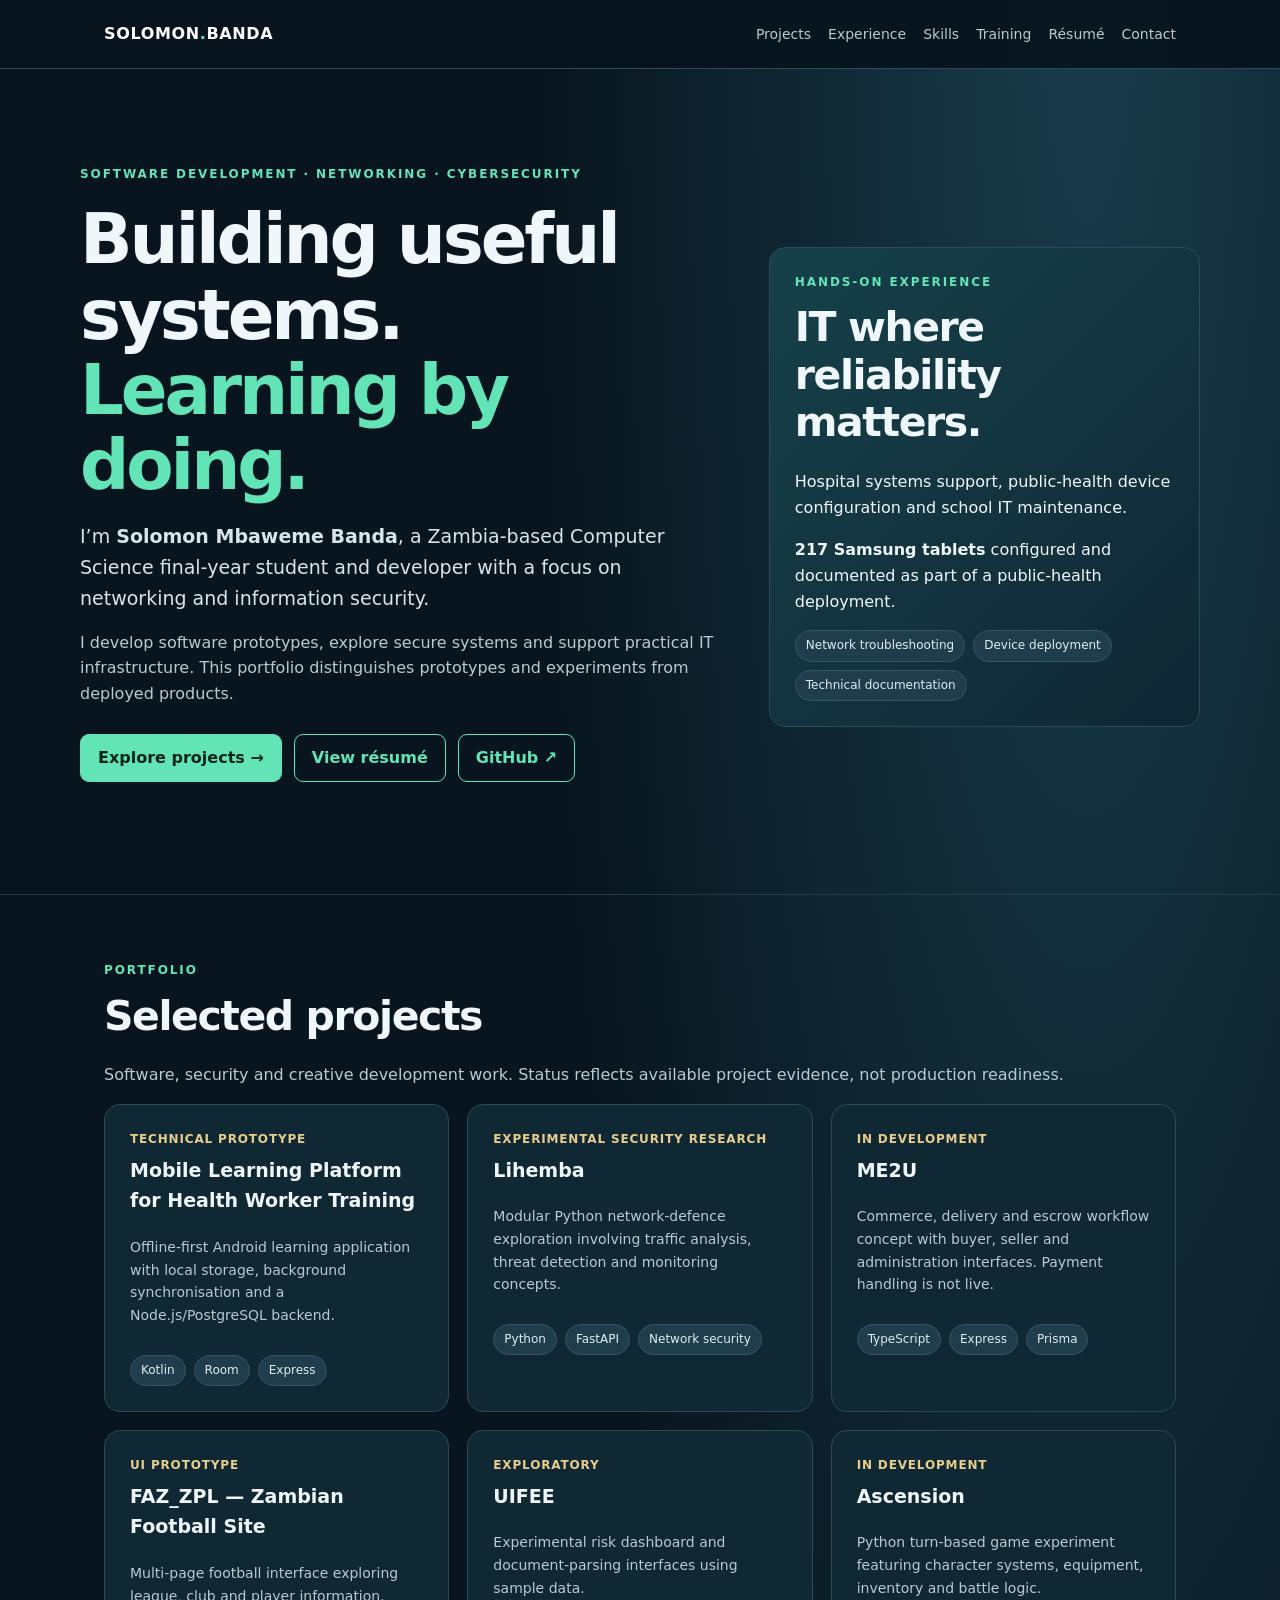
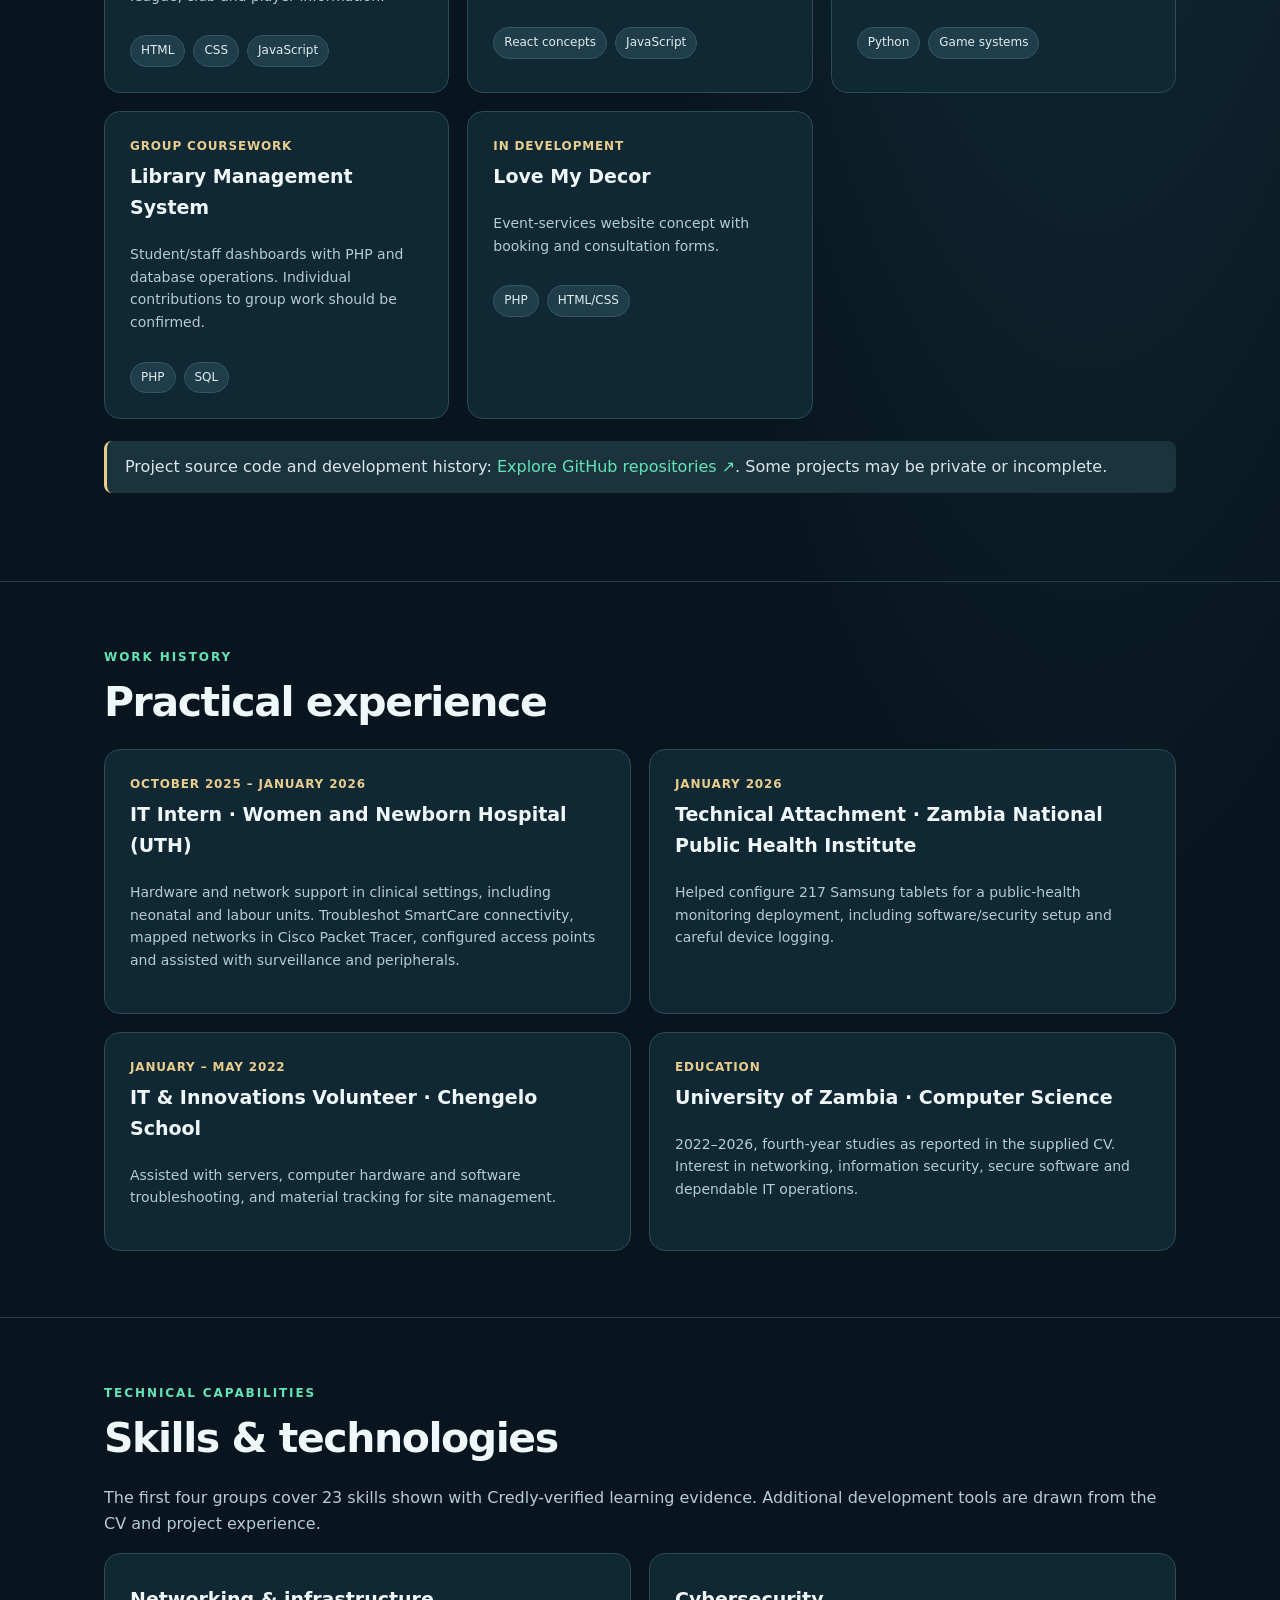
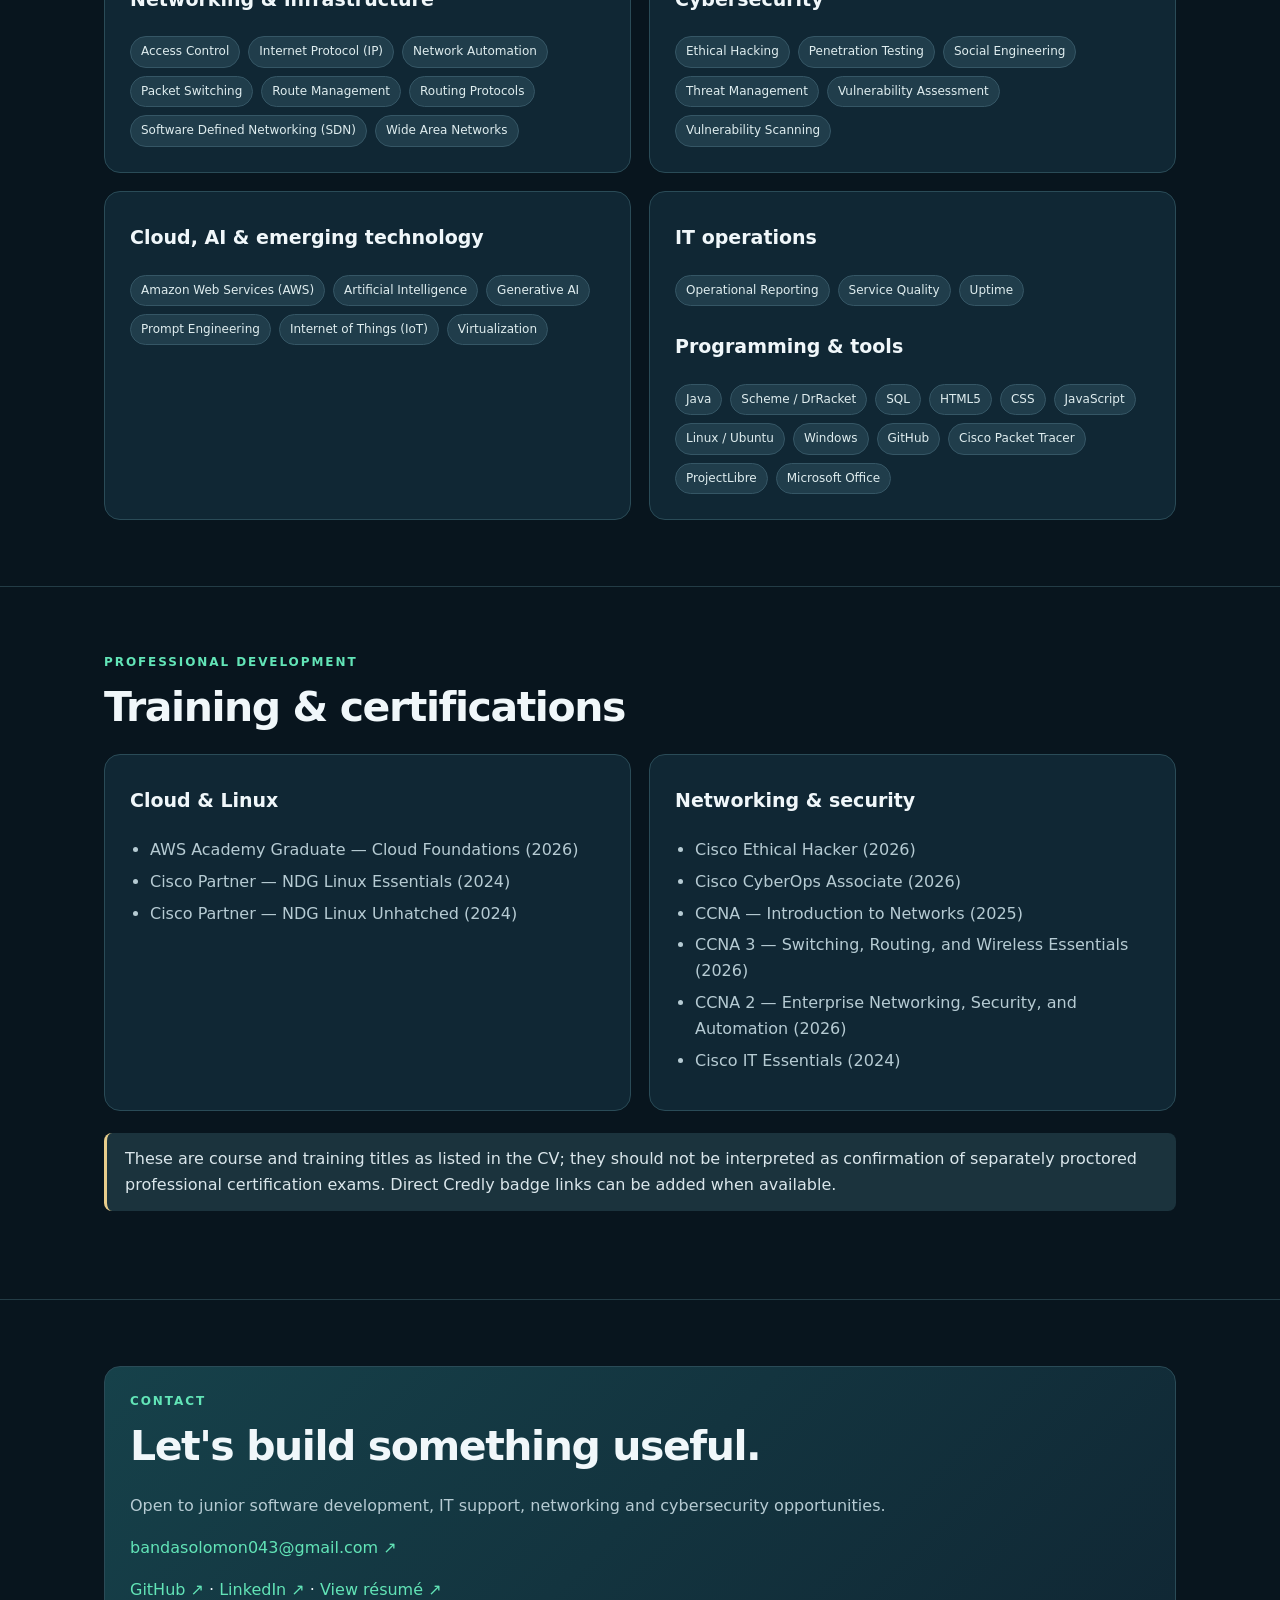
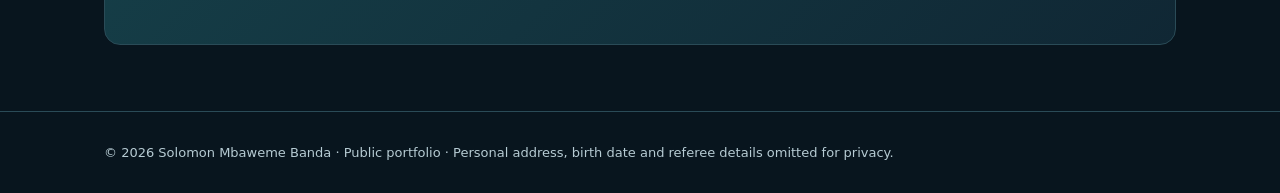
==== commit faf54be0: "Updating index." ====
--- a/index.html
+++ b/index.html
@@ -1,18 +1,27 @@
-<!doctype html><html lang="en"><head><meta charset="utf-8"><meta name="viewport" content="width=device-width,initial-scale=1"><meta name="description" content="Solomon Mbaweme Banda — software development, cybersecurity and systems engineering portfolio."><title>Solomon Mbaweme Banda | Developer Portfolio</title><style>
-:root{--bg:#08121c;--panel:#102130;--panel2:#13283a;--ink:#f0f7fa;--muted:#abc0cb;--line:#294357;--accent:#58e0b2;--gold:#f4cf85;--blue:#84b9fd}*{box-sizing:border-box}html{scroll-behavior:smooth}body{margin:0;background:radial-gradient(ellipse at top right,#15384a 0,transparent 38%),var(--bg);color:var(--ink);font-family:Inter,ui-sans-serif,system-ui,-apple-system,'Segoe UI',sans-serif;line-height:1.58}a{color:inherit;text-decoration:none}a:hover{color:var(--accent)}button{font:inherit;cursor:pointer}header{position:sticky;top:0;z-index:10;background:#08121ce9;backdrop-filter:blur(12px);border-bottom:1px solid var(--line)}.shell{max-width:1150px;margin:auto;padding:0 28px}.nav{display:flex;align-items:center;justify-content:space-between;min-height:70px;gap:20px}.brand{font-weight:850;letter-spacing:.07em}.brand span{color:var(--accent)}nav{display:flex;gap:25px;flex-wrap:wrap}nav a{font-size:14px;color:var(--muted)}.hero{padding:100px 0 80px;display:grid;grid-template-columns:1.15fr .85fr;gap:50px;align-items:center}.eyebrow{font-weight:700;letter-spacing:.15em;text-transform:uppercase;font-size:12px;color:var(--accent)}h1{font-size:clamp(40px,6.2vw,76px);line-height:1.05;letter-spacing:-.055em;margin:18px 0}h2{font-size:clamp(30px,4vw,43px);line-height:1.12;letter-spacing:-.04em;margin:12px 0 16px}h3{margin:8px 0 10px;font-size:22px;letter-spacing:-.025em}.lead{font-size:19px;color:#c5d5de;max-width:670px}.muted{color:var(--muted)}.actions{display:flex;gap:12px;flex-wrap:wrap;margin-top:26px}.btn{display:inline-flex;align-items:center;justify-content:center;padding:12px 20px;border:1px solid var(--accent);background:var(--accent);color:#06231a;border-radius:11px;font-weight:750}.btn:hover{background:#b8ffdf;color:#06231a}.btn.alt{background:transparent;color:var(--ink);border-color:#577184}.btn.alt:hover{border-color:var(--accent);color:var(--accent)}.feature{padding:30px;border:1px solid #2e5762;border-radius:22px;background:linear-gradient(145deg,#153f49,#0c2532);box-shadow:0 24px 90px #0004}.feature strong{display:block;font-size:26px;line-height:1.15;margin-bottom:14px}.feature ul{padding-left:20px;color:#c6dce4}.mini{display:flex;gap:9px;flex-wrap:wrap;margin:14px 0}.tag{padding:5px 10px;background:#1f394a;border:1px solid #34556b;border-radius:30px;font-size:12px;color:#d5e6ea}.section{padding:72px 0;border-top:1px solid #193245}.section-heading{display:flex;justify-content:space-between;gap:20px;align-items:end;margin-bottom:24px}.section-heading p{max-width:610px}.filters{display:flex;flex-wrap:wrap;gap:8px;margin:24px 0}.filter{background:#132939;color:#d4e3e8;border:1px solid #365268;border-radius:30px;padding:8px 15px}.filter.active,.filter:hover{background:var(--accent);border-color:var(--accent);color:#07241c}.grid{display:grid;grid-template-columns:repeat(3,minmax(0,1fr));gap:18px}.card{display:flex;flex-direction:column;overflow:hidden;border-radius:18px;border:1px solid var(--line);background:var(--panel);min-height:355px;transition:transform .2s,border .2s}.card:hover{transform:translateY(-4px);border-color:#558275}.card-art{height:122px;display:flex;align-items:center;justify-content:space-between;padding:20px;background:linear-gradient(120deg,#1e4b55,#142c4a)}.card-art .icon{font-size:52px;line-height:1}.card-art small{font-size:12px;letter-spacing:.09em;font-weight:850;color:#b9e7dc}.card-body{padding:22px;display:flex;flex:1;flex-direction:column}.card p{margin:0 0 13px;color:#b8ccd6;font-size:14px}.card .mini{margin-top:auto}.status{border-radius:7px;padding:4px 8px;font-size:11px;font-weight:800;background:#315245;color:#c9ffe3}.status.prototype{background:#3d4059;color:#e2ddff}.status.experimental{background:#584632;color:#ffe0ad}.status.collab{background:#25485a;color:#bae5ff}.card-footer{display:flex;align-items:center;justify-content:space-between;margin-top:13px}.open{background:none;color:var(--accent);border:0;padding:6px 0;font-weight:800}.two{display:grid;grid-template-columns:1fr 1fr;gap:30px}.box{border-radius:17px;border:1px solid var(--line);background:var(--panel);padding:25px}.timeline{display:grid;gap:16px}.timeline-entry{border-left:2px solid #5de3b4;padding-left:20px}.timeline-entry h3{font-size:17px;margin:0}.timeline-entry p{margin:5px 0;color:var(--muted)}.skill-row{display:flex;gap:9px;flex-wrap:wrap}.skill{background:#1b3445;padding:8px 12px;border-radius:9px;border:1px solid #315165;font-size:14px}.notice{padding:18px 23px;border-radius:14px;background:#1b303b;border-left:3px solid var(--gold);color:#d2e0e7}.contact{border:1px solid #396778;border-radius:20px;background:linear-gradient(115deg,#173b49,#102030);padding:35px}.contact a{color:var(--accent);overflow-wrap:anywhere}.foot{padding:28px 0 45px;color:#90a7b4;font-size:13px}dialog{max-width:730px;width:calc(100% - 28px);padding:0;border:1px solid #436879;border-radius:19px;background:#10222f;color:var(--ink);box-shadow:0 24px 90px #000c}dialog::backdrop{background:#02070cbb;backdrop-filter:blur(4px)}.dialog-inner{padding:32px}.dialog-top{display:flex;justify-content:space-between;gap:14px}.x{width:37px;height:37px;background:#203d4c;border:1px solid #517084;color:white;border-radius:9px}.dialog-inner h2{font-size:30px}.dialog-inner p,.dialog-inner li{color:#c4d6dd}.dialog-inner h4{color:var(--accent);margin:22px 0 5px}.dialog-inner ul{padding-left:20px}a:focus-visible,button:focus-visible{outline:3px solid var(--gold);outline-offset:4px}[hidden]{display:none!important}@media(max-width:950px){.hero{grid-template-columns:1fr}.grid{grid-template-columns:repeat(2,minmax(0,1fr))}}@media(max-width:620px){.shell{padding:0 18px}.nav{align-items:flex-start;flex-direction:column;padding:15px 0}nav{gap:13px}.hero{padding:65px 0}.grid,.two{grid-template-columns:1fr}.section{padding:55px 0}.feature{padding:20px}}
-
-.badge-grid{display:grid;grid-template-columns:repeat(3,minmax(0,1fr));gap:18px;margin-top:28px}.badge-card{border:1px solid var(--line);background:var(--panel);border-radius:18px;padding:20px;display:flex;align-items:center;gap:18px;min-height:155px}.badge-card img{width:88px;height:88px;flex:none}.badge-card h3{font-size:17px;margin:0 0 6px}.badge-card p{margin:0;color:var(--muted);font-size:13px}.badge-note{font-size:14px;color:var(--muted);margin-top:20px}.badge-year{color:var(--gold);font-size:13px;font-weight:700;display:inline-block;margin-top:5px}@media(max-width:920px){.badge-grid{grid-template-columns:repeat(2,minmax(0,1fr))}}@media(max-width:580px){.badge-grid{grid-template-columns:1fr}}
-</style></head><body><header><div class="shell nav"><a class="brand" href="#home">SOLOMON<span>.</span>BANDA</a><nav aria-label="Main navigation"><a href="#projects">Projects</a><a href="#about">About</a><a href="#experience">Experience</a><a href="#certifications">Certifications</a><a href="resume.html">Résumé</a><a href="#contact">Contact</a></nav></div></header><main><section class="shell hero" id="home"><div><div class="eyebrow">Software Development · Networking · Cybersecurity</div><h1>Building useful systems.<br><span style="color:var(--accent)">Learning by doing.</span></h1><p class="lead">I'm <strong>Solomon Mbaweme Banda</strong>, a Zambian Computer Science graduate-level developer with an interest in secure software, reliable backend services, mobile applications and network systems.</p><p class="muted">My work includes academic implementations, practical prototypes and experiments in progress. I show their status openly, because good engineering includes knowing what has—and has not—been verified.</p><div class="actions"><a class="btn" href="#projects">Explore projects →</a><a class="btn alt" href="https://github.com/folklore043" target="_blank" rel="noopener noreferrer">GitHub ↗</a><a class="btn alt" href="https://www.linkedin.com/in/solomon-mbaweme-banda-0440b7346" target="_blank" rel="noopener noreferrer">LinkedIn ↗</a><a class="btn alt" href="resume.html">View résumé ↗</a><a class="btn alt" href="mailto:bandasolomon043@gmail.com">Contact me</a></div></div><aside class="feature"><div class="eyebrow">Featured work</div><strong>Offline-first learning for health workers</strong><p>A Kotlin Android prototype with on-device storage, background synchronisation and a Node.js/PostgreSQL backend.</p><div class="mini"><span class="tag">Kotlin</span><span class="tag">Room</span><span class="tag">WorkManager</span><span class="tag">Express</span><span class="tag">PostgreSQL</span></div><p class="muted" style="font-size:13px">Technical prototype with recorded automated tests; extended field evaluation and end-to-end scenario coverage remain limited.</p><button class="open" data-project="health">Read the case study ↗</button></aside></section><section class="section" id="projects"><div class="shell"><div class="eyebrow">Selected work</div><div class="section-heading"><div><h2>Projects & experiments</h2><p class="muted">A curated selection from the supplied source archives. Status labels reflect the evidence available, not claims of production readiness.</p></div></div><div class="filters" role="group" aria-label="Filter projects"><button class="filter active" data-filter="all" aria-pressed="true">All projects</button><button class="filter" data-filter="software" aria-pressed="false">Software & web</button><button class="filter" data-filter="security" aria-pressed="false">Security & systems</button><button class="filter" data-filter="experimental" aria-pressed="false">Experiments</button></div><div class="grid" id="project-grid"></div><p class="notice" style="margin-top:25px"><strong>About project status:</strong> “Technical prototype” means substantial implementation files are present—not that a system is deployed or production-ready. “In development” means work is incomplete. “Exploratory” means experiments or proof-of-concept code. Contributions to group projects should be confirmed before describing individual ownership.</p></div></section><section class="section" id="about"><div class="shell"><div class="eyebrow">About me</div><h2>A foundation in computer science and real-world IT</h2><div class="two"><div class="box"><p>I studied Computer Science at the <strong>University of Zambia</strong>, specialising in Networking and Information Security. I enjoy turning complex problems into working applications and learning the security, design and infrastructure concerns behind them.</p><p>My portfolio spans mobile development, web and API development, Python programming, database-backed systems and network security concepts. Some ideas remain works in progress; I include them to demonstrate the breadth of problems I explore.</p><h3 style="font-size:17px">Focus areas</h3><div class="skill-row"><span class="skill">Android / Kotlin</span><span class="skill">JavaScript / TypeScript</span><span class="skill">Python</span><span class="skill">SQL / PostgreSQL</span><span class="skill">HTML / CSS / PHP</span><span class="skill">Node.js / Express</span><span class="skill">Networking</span><span class="skill">Cybersecurity</span><span class="skill">Linux</span><span class="skill">Git</span></div></div><div class="box"><h3>Technical learning</h3><p class="muted">Selected training listed on my CV:</p><div class="timeline"><div class="timeline-entry"><h3>AWS Academy Graduate — Cloud Foundations</h3><p>2026</p></div><div class="timeline-entry"><h3>Cisco CyberOps Associate; Cisco Ethical Hacker</h3><p>2025</p></div><div class="timeline-entry"><h3>CCNA Introduction to Networks; Cisco IT Essentials</h3><p>2024</p></div><div class="timeline-entry"><h3>NDG Linux Essentials & Linux Unhatched</h3><p>2024</p></div></div></div></div></div></section><section class="section" id="experience"><div class="shell"><div class="eyebrow">Practical experience</div><h2>Technical work beyond the classroom</h2><div class="two"><div class="box"><h3>IT Intern · Women and Newborn Hospital (UTH)</h3><p class="muted">October 2025 – January 2026</p><p>Supported computer hardware, network connectivity and clinical IT infrastructure; documented physical and logical network topologies, helped configure access points and troubleshot connectivity and peripheral issues.</p></div><div class="box"><h3>Technical Attachment · Zambia National Public Health Institute</h3><p class="muted">January 2026</p><p>Supported configuration and documentation of <strong>217 Samsung tablets</strong> for a mobile health deployment, including software setup and device parameter logging.</p></div><div class="box"><h3>IT & Innovations Volunteer · Chengelo School</h3><p class="muted">January – May 2022</p><p>Assisted with server management and hardware/software troubleshooting, then supported facilities inventory and materials tracking.</p></div><div class="box"><h3>Approach</h3><p>I value traceable results, clear documentation, iterative improvements and being candid about limitations. For portfolio demonstrations, I separate source-code implementation from independently verified operation.</p></div></div></div></section><section class="section" id="certifications"><div class="shell"><div class="eyebrow">Professional development</div><h2>Courses &amp; certifications</h2><p class="muted">Training completed as listed in my CV, across cloud, networking, Linux and cybersecurity.</p><div class="badge-grid"><article class="badge-card"><img src="assets/badges/badge-1.svg" alt="Illustrative AWS training graphic" loading="lazy"><div><h3>Cloud Foundations</h3><p>Amazon Web Services Academy</p><span class="badge-year">2026</span></div></article><article class="badge-card"><img src="assets/badges/badge-2.svg" alt="Illustrative CISCO training graphic" loading="lazy"><div><h3>CyberOps Associate</h3><p>Cisco Networking Academy</p><span class="badge-year">2025</span></div></article><article class="badge-card"><img src="assets/badges/badge-3.svg" alt="Illustrative CISCO training graphic" loading="lazy"><div><h3>Ethical Hacker</h3><p>Cisco Networking Academy</p><span class="badge-year">2025</span></div></article><article class="badge-card"><img src="assets/badges/badge-4.svg" alt="Illustrative CISCO training graphic" loading="lazy"><div><h3>CCNA: Introduction to Networks</h3><p>Cisco Networking Academy</p><span class="badge-year">2024</span></div></article><article class="badge-card"><img src="assets/badges/badge-5.svg" alt="Illustrative CISCO training graphic" loading="lazy"><div><h3>IT Essentials</h3><p>Cisco Networking Academy</p><span class="badge-year">2024</span></div></article><article class="badge-card"><img src="assets/badges/badge-6.svg" alt="Illustrative NDG training graphic" loading="lazy"><div><h3>Linux Essentials</h3><p>Cisco / NDG Linux</p><span class="badge-year">2024</span></div></article><article class="badge-card"><img src="assets/badges/badge-7.svg" alt="Illustrative NDG training graphic" loading="lazy"><div><h3>Linux Unhatched</h3><p>Cisco / NDG Linux</p><span class="badge-year">2024</span></div></article></div><p class="badge-note"><strong>Badge image note:</strong> These are custom illustrative icons, not official issuer-issued digital badges or verification links. Official earned badges and credential URLs will be added when available. Course completion does not imply professional certification exams were passed.</p></div></section><section class="section" id="contact"><div class="shell"><div class="contact"><div class="eyebrow">Get in touch</div><h2>Let's work on something useful.</h2><p class="muted">Open to conversations about junior development, technical support, networking, information security and collaborative software projects.</p><p><a href="mailto:bandasolomon043@gmail.com">bandasolomon043@gmail.com ↗</a></p><p><a href="https://github.com/folklore043" target="_blank" rel="noopener noreferrer">GitHub profile ↗</a> &nbsp;·&nbsp; <a href="https://github.com/folklore043?tab=repositories" target="_blank" rel="noopener noreferrer">Repositories ↗</a> &nbsp;·&nbsp; <a href="https://www.linkedin.com/in/solomon-mbaweme-banda-0440b7346" target="_blank" rel="noopener noreferrer">LinkedIn ↗</a></p><p class="muted" style="font-size:13px">Selected project descriptions are based on supplied source archives. Private or unpublished repositories do not have public source links yet; project status and individual contributions should be confirmed before public release.</p></div></div></section></main><footer><div class="shell foot">© <span id="year"></span> Solomon Mbaweme Banda · Built as a lightweight, accessible static portfolio · Project summaries based on supplied archives.</div></footer><dialog id="project-dialog" aria-labelledby="dialog-title"><div class="dialog-inner"><div class="dialog-top"><div><div class="eyebrow" id="dialog-category"></div><h2 id="dialog-title"></h2></div><button class="x" id="close-dialog" aria-label="Close project details">✕</button></div><div id="dialog-content"></div></div></dialog><script>
-const projects=[
-{id:'health',title:'Mobile Learning Platform for Health Worker Training',type:'software',icon:'◉',short:'Offline-first Android learning prototype with persistent local records and background synchronisation.',stack:['Kotlin','Jetpack Compose','Room','WorkManager','Node.js','PostgreSQL'],status:'Technical prototype',statusClass:'prototype',summary:'An Android training application designed for intermittent-connectivity settings, with local training content, assessments, learner results and a synchronisation queue.',built:['Native Android client using Kotlin and Jetpack Compose','Room-based local storage and SQLCipher integration','WorkManager queue/retry design, account-scoped records and conflict handling','Express/PostgreSQL backend and JWT-based authentication'],limits:'Recorded automated tests cover selected components; the full offline-to-online learner journey and all six extended synchronisation scenarios were not demonstrated end-to-end. Demonstration training content is not clinically approved.'},
-{id:'me2u',title:'ME2U — Commerce, Delivery & Escrow Concept',type:'software',icon:'⇄',short:'Buyer–seller transaction and delivery workflow with a frontend and TypeScript backend API.',stack:['HTML','CSS','JavaScript','TypeScript','Express','Prisma','PostgreSQL'],status:'In development',statusClass:'experimental',summary:'A proposed trust-building transaction platform for Zambian commerce, modelling order creation, dispatch, delivery confirmation, disputes and escrow states.',built:['Buyer/seller/admin frontend interface','Express and TypeScript API routes for orders and administration','Prisma data model and seed-data scripts','Development-only role switcher for testing workflows'],limits:'The repository describes an in-progress prototype. Payment handling is simulated/development-oriented; do not represent this as a licensed or live payment escrow service. Authentication remains development-oriented.'},
-{id:'lihemba',title:'Lihemba — Network Defence Research Platform',type:'security',icon:'⌁',short:'Modular Python exploration of network monitoring, threat detection and security analytics.',stack:['Python','FastAPI','Network analysis','ML concepts','Blockchain concepts'],status:'Exploratory',statusClass:'experimental',summary:'An ambitious modular network-security concept bringing together traffic analysis, a base station, monitoring dashboard, threat-intelligence modules and experimental blockchain/ML components.',built:['Separate detection, network, dashboard and base-station modules','Integration documentation and Python security-analysis components','Threat simulation and benchmarking code','Experimental coordination architecture'],limits:'The archive includes extensive experimental code and documentation but does not establish reliable end-to-end operation, accuracy benchmarks or deployment readiness. This is a research/development exploration.'},
-{id:'faz',title:'Zambian Super League — Football Interface',type:'software',icon:'⚽',short:'Multi-page football website prototype for teams, players and league presentation.',stack:['HTML','CSS','JavaScript'],status:'UI prototype',statusClass:'prototype',summary:'A browser-based football site with separate pages for league overview, teams, players and team management.',built:['Four HTML views including index, players and team details','Styled navigation and football-oriented layouts','Front-end interactions and presentation structure'],limits:'The supplied archive contains static HTML pages; a live league-data feed, server-side administration and deployment were not verified.'},
-{id:'library',title:'Library Management System',type:'software',icon:'▤',short:'PHP-based library application with student and staff dashboards and database operations.',stack:['PHP','HTML','CSS','SQL'],status:'Group coursework / prototype',statusClass:'collab',summary:'A library-system codebase containing distinct student and staff views and PHP scripts for creating, retrieving, editing and deleting records.',built:['Student and staff dashboard pages','Server-side insert, fetch, update and delete handlers','Database connection script and styled interface'],limits:'The interface identifies “GROUP 11”; personal responsibilities must be confirmed before claiming sole authorship. Database setup and complete runtime functionality were not independently tested.'},
-{id:'uifee',title:'UIFEE — Data Review & Document Parsing Concepts',type:'experimental',icon:'▦',short:'React component experiments for risk dashboards and structured document review.',stack:['React components','JavaScript','Express','Mock data'],status:'Exploratory',statusClass:'experimental',summary:'A collection of JavaScript components exploring taxpayer-style risk dashboards, alerts, and extraction/validation of structured fields from document types.',built:['Dashboard component with risk indicators and example records','Document-upload/parser user-interface component','Express dependency scaffold'],limits:'Both primary UI files include mock data, and the packaged setup is not a complete verified React application. This is a concept implementation, not a real government data integration.'},
-{id:'ascension',title:'Ascension — Turn-Based Battle Game',type:'experimental',icon:'✦',short:'Python game prototype exploring characters, combat, movement and inventory.',stack:['Python','OOP','Game logic'],status:'In development',statusClass:'experimental',summary:'A console-oriented Python game experiment with characters, gear, inventory, battlefield positioning and turn-based combat logic.',built:['Character and ability classes','Battlefield and combat-turn logic','Inventory and item modules','Main launcher and experimentation scripts'],limits:'The archive contains code and a launcher, but a complete polished game experience or automated test suite was not established.'},
-{id:'decor',title:'Love My Decor — Event Services Site',type:'software',icon:'◇',short:'Small event-services website with consultation and booking interface concepts.',stack:['PHP','HTML','CSS'],status:'In development',statusClass:'experimental',summary:'Event decoration services pages with booking and customer consultation workflows.',built:['Service pages and booking form markup','PHP contact/consultation helper functions','Separate styling for booking and services'],limits:'The archive contains incomplete/inconsistent page setup and missing assets; reliable deployment and form delivery are not verified.'}
-];
-const grid=document.getElementById('project-grid');function render(f='all'){grid.innerHTML='';for(const p of projects.filter(x=>f==='all'||x.type===f||(f==='experimental'&&x.statusClass==='experimental'))){const el=document.createElement('article');el.className='card';el.innerHTML=`<div class="card-art"><span class="icon" aria-hidden="true">${p.icon}</span><small>${p.type==='security'?'SECURITY / SYSTEMS':p.type==='experimental'?'EXPERIMENTAL': 'SOFTWARE DEVELOPMENT'}</small></div><div class="card-body"><div><span class="status ${p.statusClass}">${p.status}</span><h3>${p.title}</h3><p>${p.short}</p></div><div class="mini">${p.stack.slice(0,4).map(s=>`<span class="tag">${s}</span>`).join('')}</div><div class="card-footer"><button class="open" data-project="${p.id}" aria-label="Read details for ${p.title}">View project →</button></div></div>`;grid.appendChild(el)}}
-render();document.querySelectorAll('.filter').forEach(b=>b.addEventListener('click',()=>{document.querySelectorAll('.filter').forEach(x=>{x.classList.remove('active');x.setAttribute('aria-pressed','false')});b.classList.add('active');b.setAttribute('aria-pressed','true');render(b.dataset.filter)}));const modal=document.getElementById('project-dialog');document.addEventListener('click',e=>{const b=e.target.closest('[data-project]');if(!b)return;const p=projects.find(x=>x.id===b.dataset.project);document.getElementById('dialog-category').textContent=p.status;document.getElementById('dialog-title').textContent=p.title;document.getElementById('dialog-content').innerHTML=`<p>${p.summary}</p><h4>Evidence in the supplied source</h4><ul>${p.built.map(x=>`<li>${x}</li>`).join('')}</ul><h4>Technologies</h4><div class="skill-row">${p.stack.map(x=>`<span class="skill">${x}</span>`).join('')}</div><h4>Status & limitations</h4><p>${p.limits}</p>`;modal.showModal()});document.getElementById('close-dialog').addEventListener('click',()=>modal.close());modal.addEventListener('click',e=>{if(e.target===modal)modal.close()});document.getElementById('year').textContent=new Date().getFullYear();
-</script></body></html>
+<!doctype html>
+<html lang="en"><head><meta charset="utf-8"><meta name="viewport" content="width=device-width,initial-scale=1"><meta name="description" content="Solomon Mbaweme Banda — Computer Science, secure software, cybersecurity and networking portfolio."><title>Solomon Mbaweme Banda | Portfolio</title>
+<style>
+:root{color-scheme:dark;--bg:#08151e;--card:#102734;--border:#2a4b57;--text:#f0f7fa;--muted:#b6cbd3;--mint:#62e4b7;--gold:#e8cd8c}*{box-sizing:border-box}html{scroll-behavior:smooth}body{margin:0;background:radial-gradient(ellipse at 85% 0%,#193c4b 0,transparent 36%),var(--bg);color:var(--text);font:16px/1.62 system-ui,-apple-system,'Segoe UI',sans-serif}a{color:var(--mint);text-decoration:none}a:hover{text-decoration:underline}.container{max-width:1120px;margin:auto;padding:0 24px}header{position:sticky;top:0;z-index:5;background:#08151ef2;border-bottom:1px solid var(--border)}header .container{min-height:68px;display:flex;justify-content:space-between;align-items:center;gap:18px;flex-wrap:wrap}.logo{color:white;font-weight:800;letter-spacing:.04em}.logo span{color:var(--mint)}nav{display:flex;gap:17px;flex-wrap:wrap}nav a{color:var(--muted);font-size:14px}.hero{padding:96px 0 85px;display:grid;grid-template-columns:1.2fr .8fr;gap:42px;align-items:center}.kicker{text-transform:uppercase;letter-spacing:.16em;color:var(--mint);font-size:12px;font-weight:800}h1{font-size:clamp(38px,5.6vw,69px);line-height:1.09;letter-spacing:-.045em;margin:18px 0}h2{font-size:clamp(29px,3.5vw,41px);letter-spacing:-.035em;margin:12px 0 22px;line-height:1.16}h3{font-size:19px;margin:5px 0 10px}p{margin:10px 0 16px}.lead{font-size:19px;color:#d6e5e9}.muted{color:var(--muted)}.buttons{display:flex;flex-wrap:wrap;gap:12px;margin:27px 0}.button{padding:10px 17px;border-radius:9px;border:1px solid var(--mint);background:var(--mint);color:#06241c;font-weight:750}.button.alt{background:transparent;color:var(--mint)}.panel,.card{background:var(--card);border:1px solid var(--border);border-radius:16px;padding:25px}.highlight{background:linear-gradient(135deg,#16414a,#102734)}section.content{padding:66px 0;border-top:1px solid #233c46}.grid{display:grid;grid-template-columns:repeat(3,minmax(0,1fr));gap:18px}.grid.two{grid-template-columns:repeat(2,minmax(0,1fr))}.card{display:flex;flex-direction:column}.card small{font-size:12px;color:var(--gold);font-weight:750;letter-spacing:.07em;text-transform:uppercase}.card p{color:var(--muted);font-size:14px}.card a{margin-top:auto}.tags{display:flex;flex-wrap:wrap;gap:8px;margin-top:12px}.tag{font-size:12px;padding:5px 10px;border-radius:30px;background:#203d4b;border:1px solid #355665;color:#dfedef}.list{margin:8px 0;padding-left:20px;color:var(--muted)}.list li{padding:3px 0}.callout{border-left:3px solid var(--gold);padding:13px 18px;background:#1b333d;border-radius:8px;color:#dae6eb;margin:22px 0}.year{font-size:14px;color:var(--gold)}footer{border-top:1px solid var(--border);padding:30px 0;color:var(--muted);font-size:13px}a:focus-visible{outline:3px solid var(--gold);outline-offset:4px}@media(max-width:850px){.hero{grid-template-columns:1fr;padding:65px 0}.grid{grid-template-columns:repeat(2,minmax(0,1fr))}}@media(max-width:620px){header .container{padding-top:12px;padding-bottom:12px}.grid,.grid.two{grid-template-columns:1fr}section.content{padding:50px 0}.container{padding:0 18px}}
+</style></head><body>
+<header><div class="container"><a class="logo" href="#home">SOLOMON<span>.</span>BANDA</a><nav aria-label="Main"><a href="#projects">Projects</a><a href="#experience">Experience</a><a href="#skills">Skills</a><a href="#certifications">Training</a><a href="resume.html">Résumé</a><a href="#contact">Contact</a></nav></div></header>
+<main><section class="container hero" id="home"><div><div class="kicker">Software development · Networking · Cybersecurity</div><h1>Building useful systems.<br><span style="color:var(--mint)">Learning by doing.</span></h1><p class="lead">I’m <strong>Solomon Mbaweme Banda</strong>, a Zambia-based Computer Science final-year student and developer with a focus on networking and information security.</p><p class="muted">I develop software prototypes, explore secure systems and support practical IT infrastructure. This portfolio distinguishes prototypes and experiments from deployed products.</p><div class="buttons"><a class="button" href="#projects">Explore projects →</a><a class="button alt" href="resume.html">View résumé</a><a class="button alt" href="https://github.com/folklore043">GitHub ↗</a></div></div><aside class="panel highlight"><div class="kicker">Hands-on experience</div><h2>IT where reliability matters.</h2><p>Hospital systems support, public-health device configuration and school IT maintenance.</p><p><strong>217 Samsung tablets</strong> configured and documented as part of a public-health deployment.</p><div class="tags"><span class="tag">Network troubleshooting</span><span class="tag">Device deployment</span><span class="tag">Technical documentation</span></div></aside></section>
+<section class="content" id="projects"><div class="container"><div class="kicker">Portfolio</div><h2>Selected projects</h2><p class="muted">Software, security and creative development work. Status reflects available project evidence, not production readiness.</p><div class="grid">
+<article class="card"><small>Technical prototype</small><h3>Mobile Learning Platform for Health Worker Training</h3><p>Offline-first Android learning application with local storage, background synchronisation and a Node.js/PostgreSQL backend.</p><div class="tags"><span class="tag">Kotlin</span><span class="tag">Room</span><span class="tag">Express</span></div></article>
+<article class="card"><small>Experimental security research</small><h3>Lihemba</h3><p>Modular Python network-defence exploration involving traffic analysis, threat detection and monitoring concepts.</p><div class="tags"><span class="tag">Python</span><span class="tag">FastAPI</span><span class="tag">Network security</span></div></article>
+<article class="card"><small>In development</small><h3>ME2U</h3><p>Commerce, delivery and escrow workflow concept with buyer, seller and administration interfaces. Payment handling is not live.</p><div class="tags"><span class="tag">TypeScript</span><span class="tag">Express</span><span class="tag">Prisma</span></div></article>
+<article class="card"><small>UI prototype</small><h3>FAZ_ZPL — Zambian Football Site</h3><p>Multi-page football interface exploring league, club and player information.</p><div class="tags"><span class="tag">HTML</span><span class="tag">CSS</span><span class="tag">JavaScript</span></div></article>
+<article class="card"><small>Exploratory</small><h3>UIFEE</h3><p>Experimental risk dashboard and document-parsing interfaces using sample data.</p><div class="tags"><span class="tag">React concepts</span><span class="tag">JavaScript</span></div></article>
+<article class="card"><small>In development</small><h3>Ascension</h3><p>Python turn-based game experiment featuring character systems, equipment, inventory and battle logic.</p><div class="tags"><span class="tag">Python</span><span class="tag">Game systems</span></div></article>
+<article class="card"><small>Group coursework</small><h3>Library Management System</h3><p>Student/staff dashboards with PHP and database operations. Individual contributions to group work should be confirmed.</p><div class="tags"><span class="tag">PHP</span><span class="tag">SQL</span></div></article>
+<article class="card"><small>In development</small><h3>Love My Decor</h3><p>Event-services website concept with booking and consultation forms.</p><div class="tags"><span class="tag">PHP</span><span class="tag">HTML/CSS</span></div></article>
+</div><p class="callout">Project source code and development history: <a href="https://github.com/folklore043?tab=repositories">Explore GitHub repositories ↗</a>. Some projects may be private or incomplete.</p></div></section>
+<section class="content" id="experience"><div class="container"><div class="kicker">Work history</div><h2>Practical experience</h2><div class="grid two"><article class="card"><small>October 2025 – January 2026</small><h3>IT Intern · Women and Newborn Hospital (UTH)</h3><p>Hardware and network support in clinical settings, including neonatal and labour units. Troubleshot SmartCare connectivity, mapped networks in Cisco Packet Tracer, configured access points and assisted with surveillance and peripherals.</p></article><article class="card"><small>January 2026</small><h3>Technical Attachment · Zambia National Public Health Institute</h3><p>Helped configure 217 Samsung tablets for a public-health monitoring deployment, including software/security setup and careful device logging.</p></article><article class="card"><small>January – May 2022</small><h3>IT &amp; Innovations Volunteer · Chengelo School</h3><p>Assisted with servers, computer hardware and software troubleshooting, and material tracking for site management.</p></article><article class="card"><small>Education</small><h3>University of Zambia · Computer Science</h3><p>2022–2026, fourth-year studies as reported in the supplied CV. Interest in networking, information security, secure software and dependable IT operations.</p></article></div></div></section>
+<section class="content" id="skills"><div class="container"><div class="kicker">Technical capabilities</div><h2>Skills &amp; technologies</h2><p class="muted">The first four groups cover 23 skills shown with Credly-verified learning evidence. Additional development tools are drawn from the CV and project experience.</p><div class="grid two">
+<div class="card"><h3>Networking &amp; infrastructure</h3><div class="tags"><span class="tag">Access Control</span><span class="tag">Internet Protocol (IP)</span><span class="tag">Network Automation</span><span class="tag">Packet Switching</span><span class="tag">Route Management</span><span class="tag">Routing Protocols</span><span class="tag">Software Defined Networking (SDN)</span><span class="tag">Wide Area Networks</span></div></div>
+<div class="card"><h3>Cybersecurity</h3><div class="tags"><span class="tag">Ethical Hacking</span><span class="tag">Penetration Testing</span><span class="tag">Social Engineering</span><span class="tag">Threat Management</span><span class="tag">Vulnerability Assessment</span><span class="tag">Vulnerability Scanning</span></div></div>
+<div class="card"><h3>Cloud, AI &amp; emerging technology</h3><div class="tags"><span class="tag">Amazon Web Services (AWS)</span><span class="tag">Artificial Intelligence</span><span class="tag">Generative AI</span><span class="tag">Prompt Engineering</span><span class="tag">Internet of Things (IoT)</span><span class="tag">Virtualization</span></div></div>
+<div class="card"><h3>IT operations</h3><div class="tags"><span class="tag">Operational Reporting</span><span class="tag">Service Quality</span><span class="tag">Uptime</span></div><h3 style="margin-top:25px">Programming &amp; tools</h3><div class="tags"><span class="tag">Java</span><span class="tag">Scheme / DrRacket</span><span class="tag">SQL</span><span class="tag">HTML5</span><span class="tag">CSS</span><span class="tag">JavaScript</span><span class="tag">Linux / Ubuntu</span><span class="tag">Windows</span><span class="tag">GitHub</span><span class="tag">Cisco Packet Tracer</span><span class="tag">ProjectLibre</span><span class="tag">Microsoft Office</span></div></div>
+</div></div></section>
+<section class="content" id="certifications"><div class="container"><div class="kicker">Professional development</div><h2>Training &amp; certifications</h2><div class="grid two"><article class="card"><h3>Cloud &amp; Linux</h3><ul class="list"><li>AWS Academy Graduate — Cloud Foundations (2026)</li><li>Cisco Partner — NDG Linux Essentials (2024)</li><li>Cisco Partner — NDG Linux Unhatched (2024)</li></ul></article><article class="card"><h3>Networking &amp; security</h3><ul class="list"><li>Cisco Ethical Hacker (2026)</li><li>Cisco CyberOps Associate (2026)</li><li>CCNA — Introduction to Networks (2025)</li><li>CCNA 3 — Switching, Routing, and Wireless Essentials (2026)</li><li>CCNA 2 — Enterprise Networking, Security, and Automation (2026)</li><li>Cisco IT Essentials (2024)</li></ul></article></div><p class="callout">These are course and training titles as listed in the CV; they should not be interpreted as confirmation of separately proctored professional certification exams. Direct Credly badge links can be added when available.</p></div></section>
+<section class="content" id="contact"><div class="container"><div class="panel highlight"><div class="kicker">Contact</div><h2>Let's build something useful.</h2><p class="muted">Open to junior software development, IT support, networking and cybersecurity opportunities.</p><p><a href="mailto:bandasolomon043@gmail.com">bandasolomon043@gmail.com ↗</a></p><p><a href="https://github.com/folklore043">GitHub ↗</a> · <a href="https://www.linkedin.com/in/solomon-mbaweme-banda-0440b7346">LinkedIn ↗</a> · <a href="resume.html">View résumé ↗</a></p></div></div></section></main>
+<footer><div class="container">© <span id="year"></span> Solomon Mbaweme Banda · Public portfolio · Personal address, birth date and referee details omitted for privacy.</div></footer><script>document.getElementById('year').textContent=new Date().getFullYear()</script></body></html>
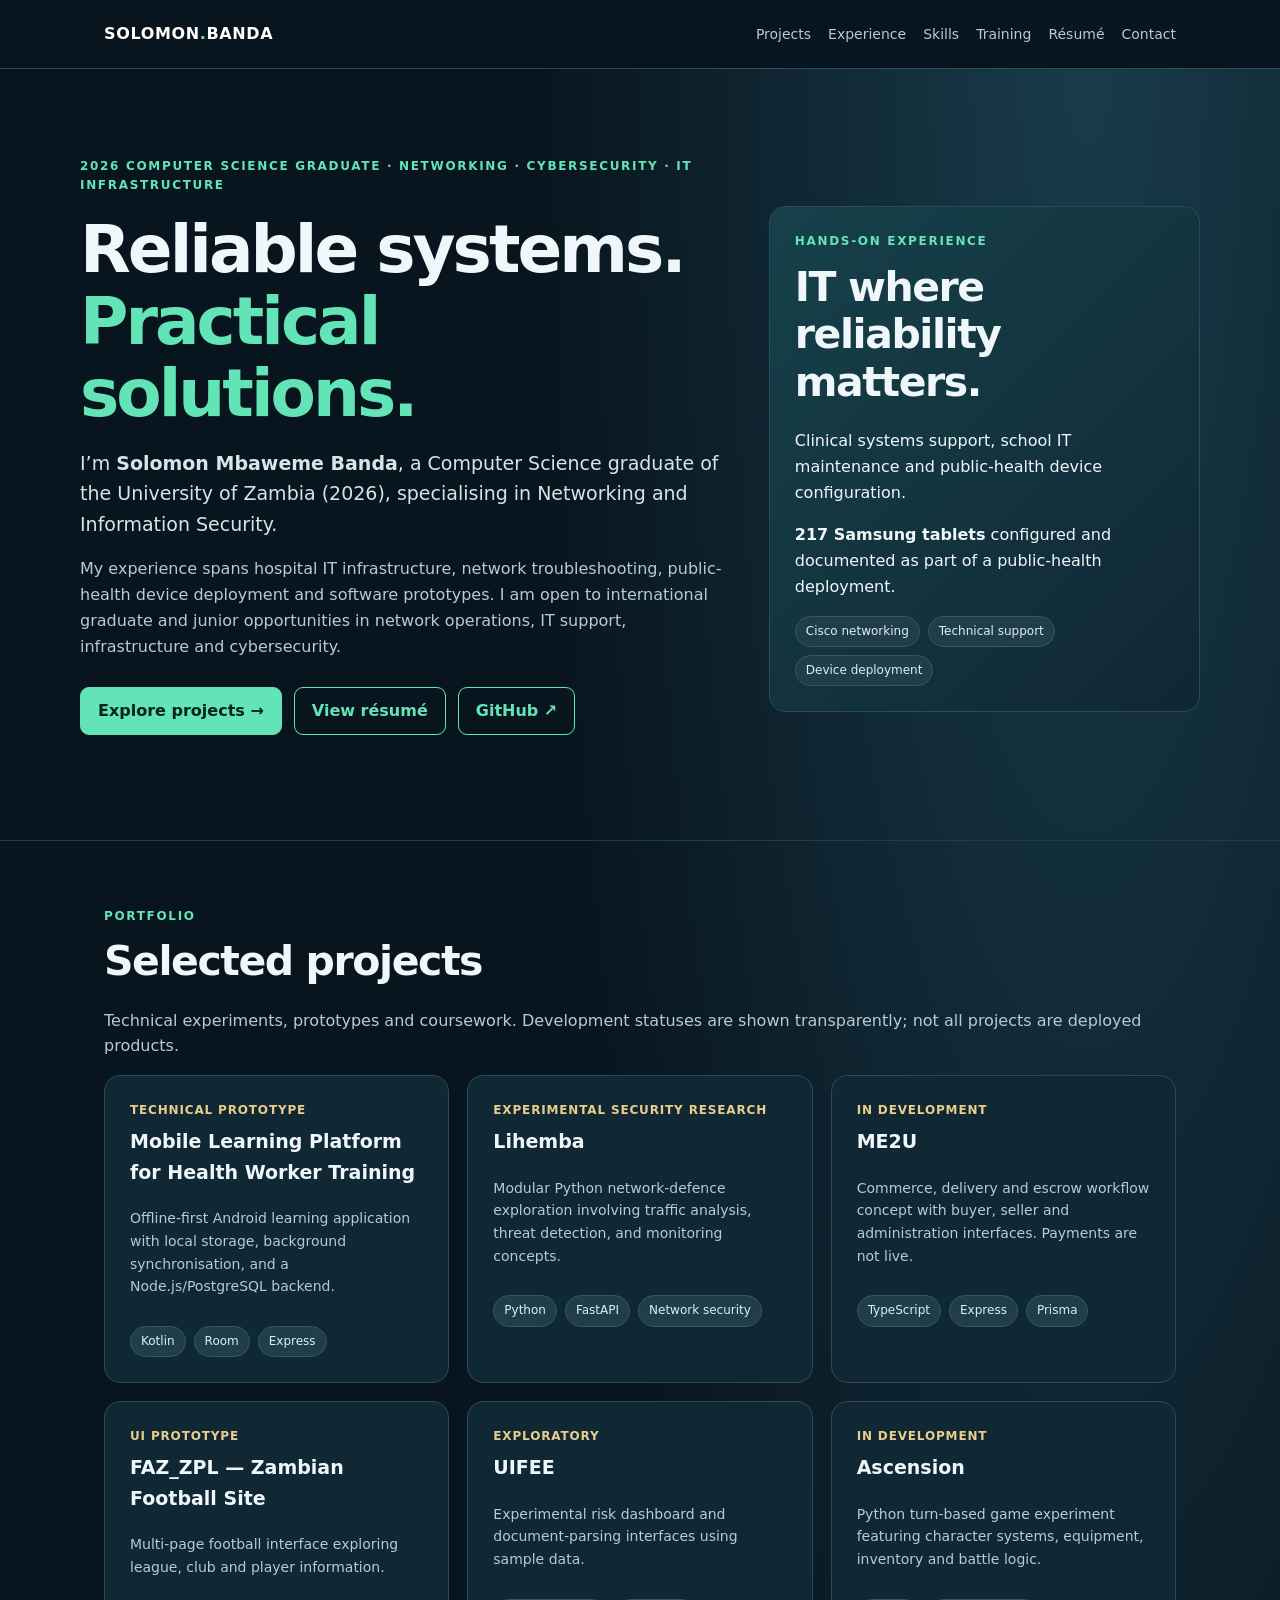
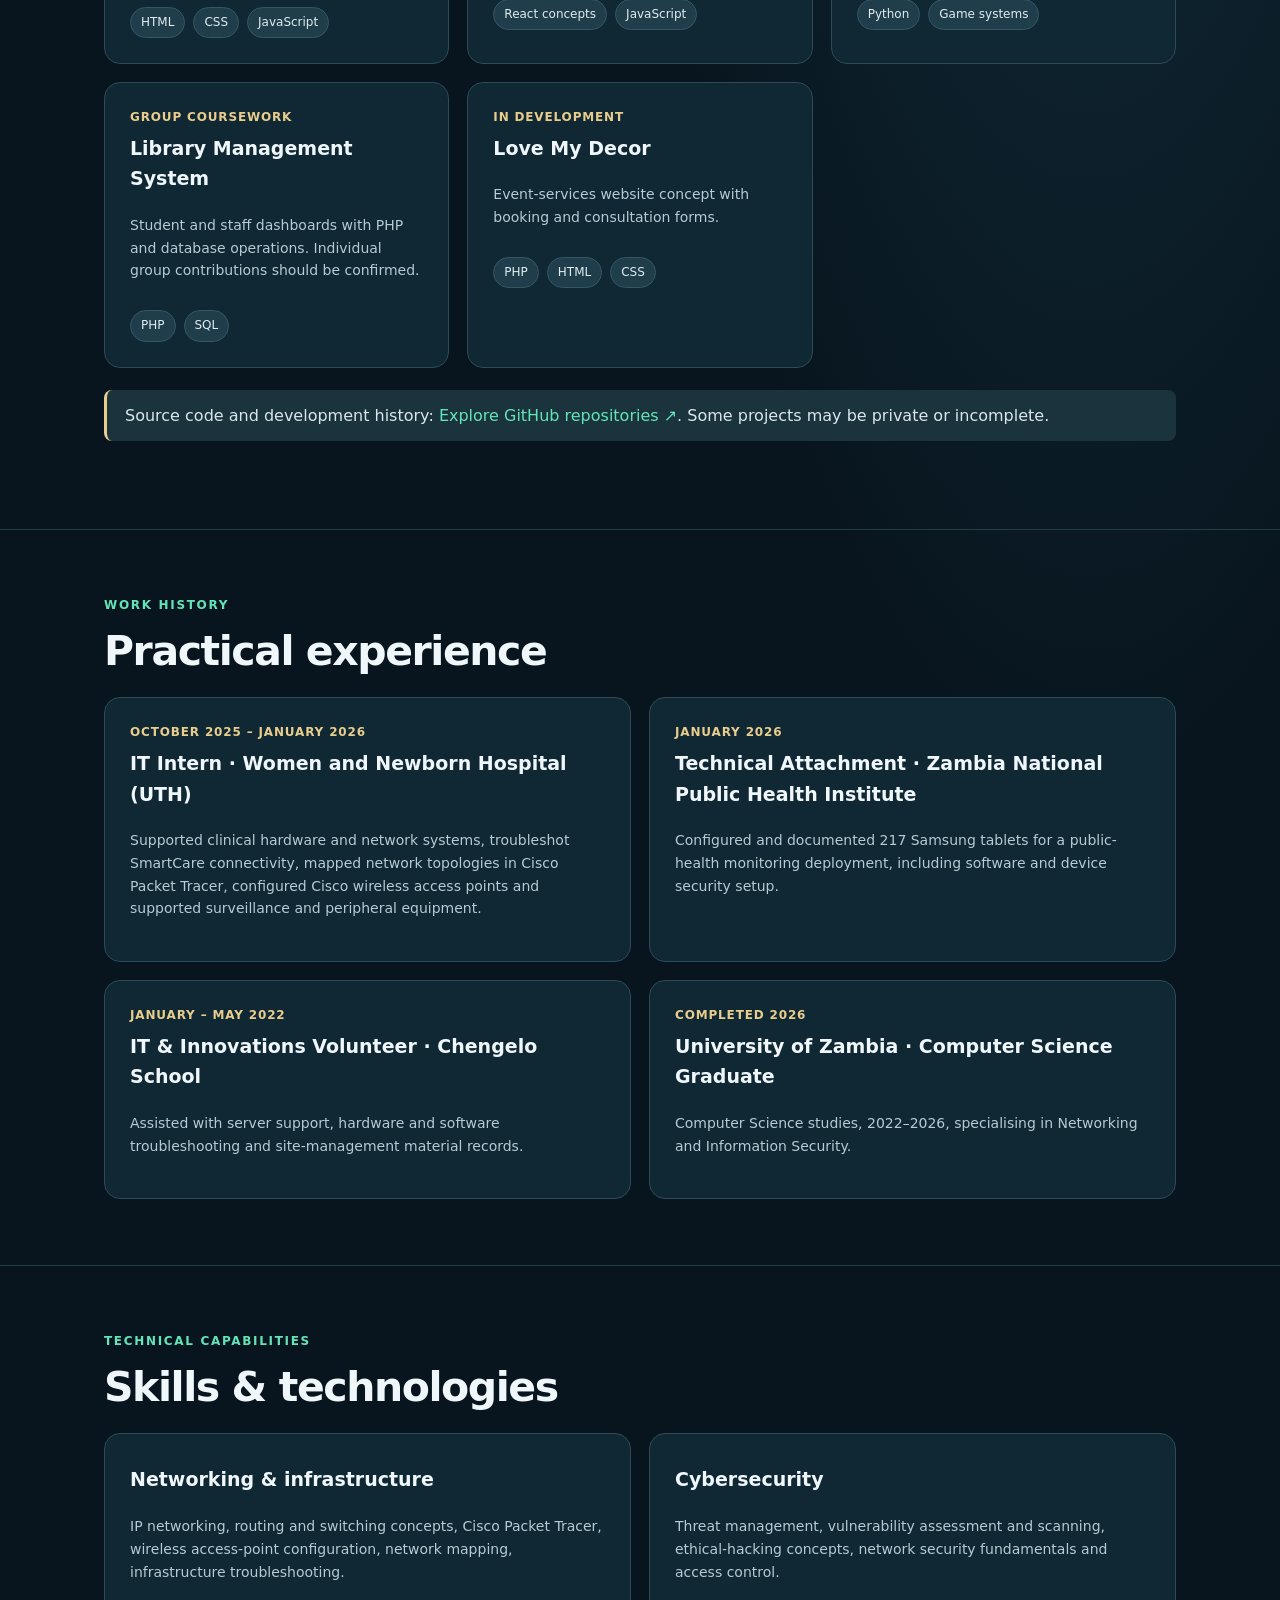
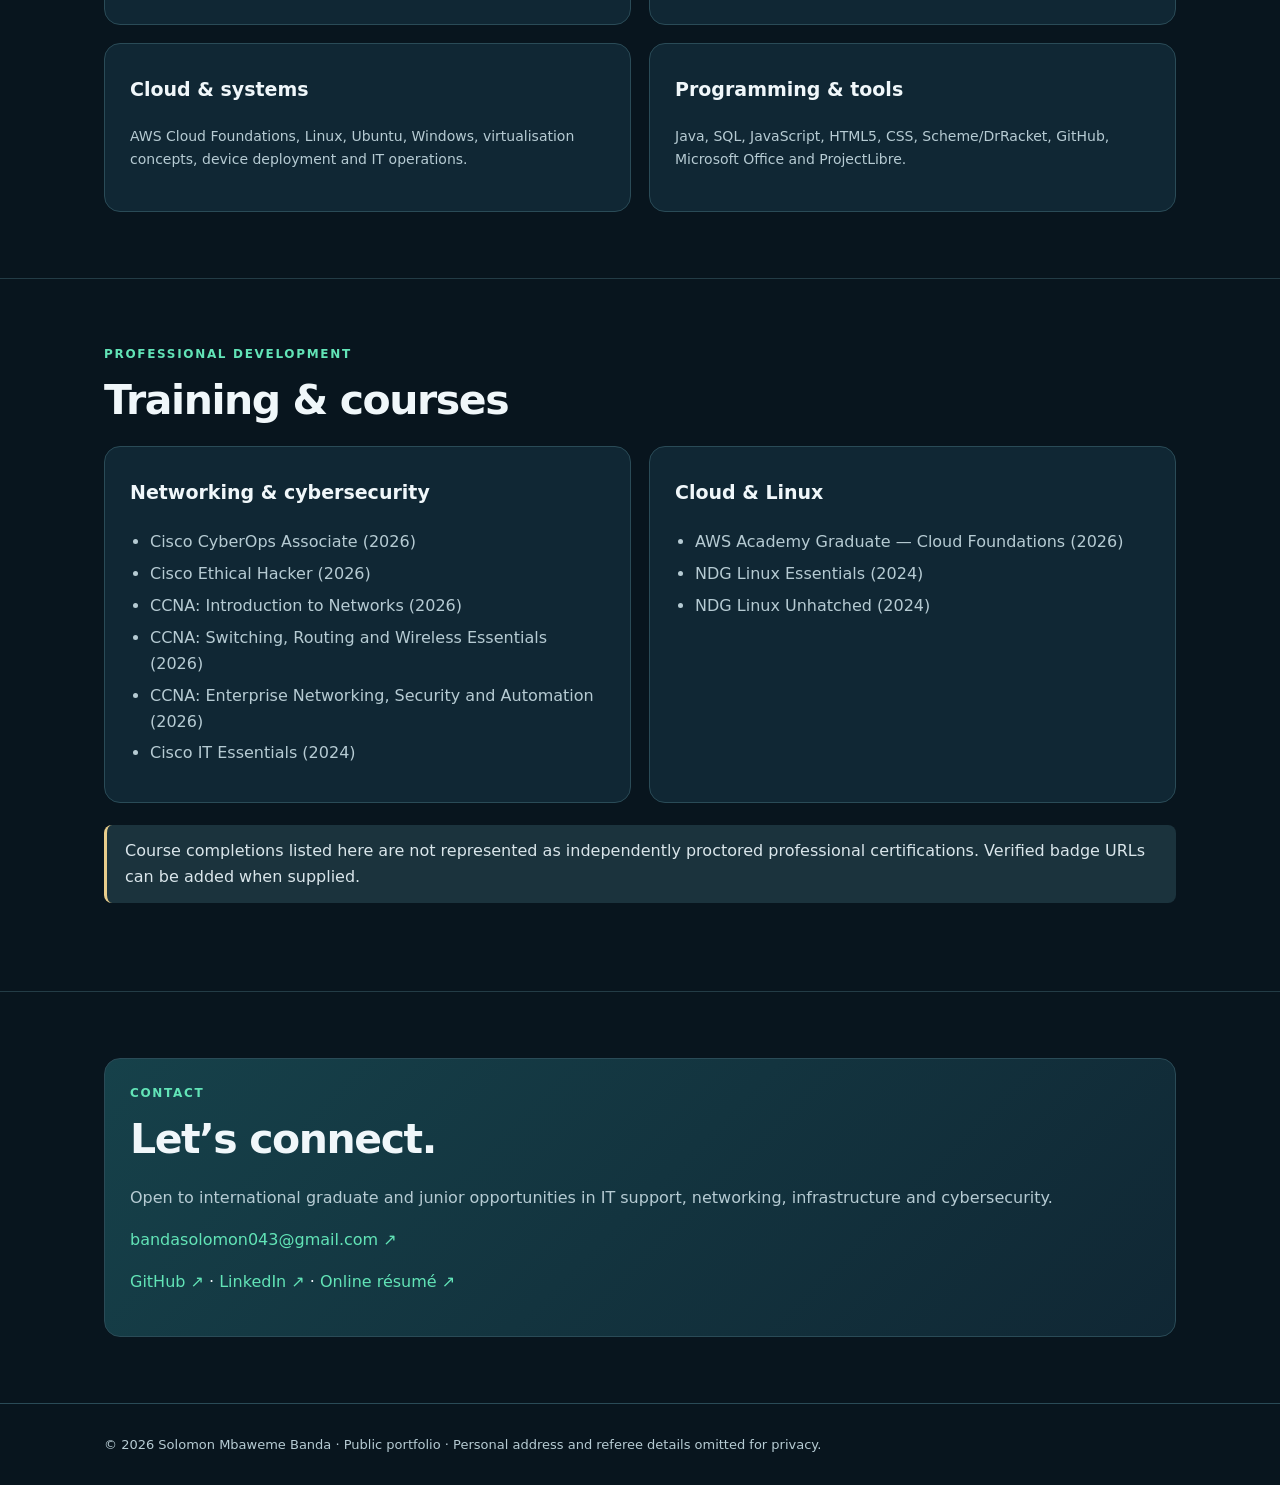
==== commit 88a8e5cc: "Gradaute boy" ====
--- a/index.html
+++ b/index.html
@@ -1,27 +1,6 @@
-<!doctype html>
-<html lang="en"><head><meta charset="utf-8"><meta name="viewport" content="width=device-width,initial-scale=1"><meta name="description" content="Solomon Mbaweme Banda — Computer Science, secure software, cybersecurity and networking portfolio."><title>Solomon Mbaweme Banda | Portfolio</title>
-<style>
-:root{color-scheme:dark;--bg:#08151e;--card:#102734;--border:#2a4b57;--text:#f0f7fa;--muted:#b6cbd3;--mint:#62e4b7;--gold:#e8cd8c}*{box-sizing:border-box}html{scroll-behavior:smooth}body{margin:0;background:radial-gradient(ellipse at 85% 0%,#193c4b 0,transparent 36%),var(--bg);color:var(--text);font:16px/1.62 system-ui,-apple-system,'Segoe UI',sans-serif}a{color:var(--mint);text-decoration:none}a:hover{text-decoration:underline}.container{max-width:1120px;margin:auto;padding:0 24px}header{position:sticky;top:0;z-index:5;background:#08151ef2;border-bottom:1px solid var(--border)}header .container{min-height:68px;display:flex;justify-content:space-between;align-items:center;gap:18px;flex-wrap:wrap}.logo{color:white;font-weight:800;letter-spacing:.04em}.logo span{color:var(--mint)}nav{display:flex;gap:17px;flex-wrap:wrap}nav a{color:var(--muted);font-size:14px}.hero{padding:96px 0 85px;display:grid;grid-template-columns:1.2fr .8fr;gap:42px;align-items:center}.kicker{text-transform:uppercase;letter-spacing:.16em;color:var(--mint);font-size:12px;font-weight:800}h1{font-size:clamp(38px,5.6vw,69px);line-height:1.09;letter-spacing:-.045em;margin:18px 0}h2{font-size:clamp(29px,3.5vw,41px);letter-spacing:-.035em;margin:12px 0 22px;line-height:1.16}h3{font-size:19px;margin:5px 0 10px}p{margin:10px 0 16px}.lead{font-size:19px;color:#d6e5e9}.muted{color:var(--muted)}.buttons{display:flex;flex-wrap:wrap;gap:12px;margin:27px 0}.button{padding:10px 17px;border-radius:9px;border:1px solid var(--mint);background:var(--mint);color:#06241c;font-weight:750}.button.alt{background:transparent;color:var(--mint)}.panel,.card{background:var(--card);border:1px solid var(--border);border-radius:16px;padding:25px}.highlight{background:linear-gradient(135deg,#16414a,#102734)}section.content{padding:66px 0;border-top:1px solid #233c46}.grid{display:grid;grid-template-columns:repeat(3,minmax(0,1fr));gap:18px}.grid.two{grid-template-columns:repeat(2,minmax(0,1fr))}.card{display:flex;flex-direction:column}.card small{font-size:12px;color:var(--gold);font-weight:750;letter-spacing:.07em;text-transform:uppercase}.card p{color:var(--muted);font-size:14px}.card a{margin-top:auto}.tags{display:flex;flex-wrap:wrap;gap:8px;margin-top:12px}.tag{font-size:12px;padding:5px 10px;border-radius:30px;background:#203d4b;border:1px solid #355665;color:#dfedef}.list{margin:8px 0;padding-left:20px;color:var(--muted)}.list li{padding:3px 0}.callout{border-left:3px solid var(--gold);padding:13px 18px;background:#1b333d;border-radius:8px;color:#dae6eb;margin:22px 0}.year{font-size:14px;color:var(--gold)}footer{border-top:1px solid var(--border);padding:30px 0;color:var(--muted);font-size:13px}a:focus-visible{outline:3px solid var(--gold);outline-offset:4px}@media(max-width:850px){.hero{grid-template-columns:1fr;padding:65px 0}.grid{grid-template-columns:repeat(2,minmax(0,1fr))}}@media(max-width:620px){header .container{padding-top:12px;padding-bottom:12px}.grid,.grid.two{grid-template-columns:1fr}section.content{padding:50px 0}.container{padding:0 18px}}
-</style></head><body>
-<header><div class="container"><a class="logo" href="#home">SOLOMON<span>.</span>BANDA</a><nav aria-label="Main"><a href="#projects">Projects</a><a href="#experience">Experience</a><a href="#skills">Skills</a><a href="#certifications">Training</a><a href="resume.html">Résumé</a><a href="#contact">Contact</a></nav></div></header>
-<main><section class="container hero" id="home"><div><div class="kicker">Software development · Networking · Cybersecurity</div><h1>Building useful systems.<br><span style="color:var(--mint)">Learning by doing.</span></h1><p class="lead">I’m <strong>Solomon Mbaweme Banda</strong>, a Zambia-based Computer Science final-year student and developer with a focus on networking and information security.</p><p class="muted">I develop software prototypes, explore secure systems and support practical IT infrastructure. This portfolio distinguishes prototypes and experiments from deployed products.</p><div class="buttons"><a class="button" href="#projects">Explore projects →</a><a class="button alt" href="resume.html">View résumé</a><a class="button alt" href="https://github.com/folklore043">GitHub ↗</a></div></div><aside class="panel highlight"><div class="kicker">Hands-on experience</div><h2>IT where reliability matters.</h2><p>Hospital systems support, public-health device configuration and school IT maintenance.</p><p><strong>217 Samsung tablets</strong> configured and documented as part of a public-health deployment.</p><div class="tags"><span class="tag">Network troubleshooting</span><span class="tag">Device deployment</span><span class="tag">Technical documentation</span></div></aside></section>
-<section class="content" id="projects"><div class="container"><div class="kicker">Portfolio</div><h2>Selected projects</h2><p class="muted">Software, security and creative development work. Status reflects available project evidence, not production readiness.</p><div class="grid">
-<article class="card"><small>Technical prototype</small><h3>Mobile Learning Platform for Health Worker Training</h3><p>Offline-first Android learning application with local storage, background synchronisation and a Node.js/PostgreSQL backend.</p><div class="tags"><span class="tag">Kotlin</span><span class="tag">Room</span><span class="tag">Express</span></div></article>
-<article class="card"><small>Experimental security research</small><h3>Lihemba</h3><p>Modular Python network-defence exploration involving traffic analysis, threat detection and monitoring concepts.</p><div class="tags"><span class="tag">Python</span><span class="tag">FastAPI</span><span class="tag">Network security</span></div></article>
-<article class="card"><small>In development</small><h3>ME2U</h3><p>Commerce, delivery and escrow workflow concept with buyer, seller and administration interfaces. Payment handling is not live.</p><div class="tags"><span class="tag">TypeScript</span><span class="tag">Express</span><span class="tag">Prisma</span></div></article>
-<article class="card"><small>UI prototype</small><h3>FAZ_ZPL — Zambian Football Site</h3><p>Multi-page football interface exploring league, club and player information.</p><div class="tags"><span class="tag">HTML</span><span class="tag">CSS</span><span class="tag">JavaScript</span></div></article>
-<article class="card"><small>Exploratory</small><h3>UIFEE</h3><p>Experimental risk dashboard and document-parsing interfaces using sample data.</p><div class="tags"><span class="tag">React concepts</span><span class="tag">JavaScript</span></div></article>
-<article class="card"><small>In development</small><h3>Ascension</h3><p>Python turn-based game experiment featuring character systems, equipment, inventory and battle logic.</p><div class="tags"><span class="tag">Python</span><span class="tag">Game systems</span></div></article>
-<article class="card"><small>Group coursework</small><h3>Library Management System</h3><p>Student/staff dashboards with PHP and database operations. Individual contributions to group work should be confirmed.</p><div class="tags"><span class="tag">PHP</span><span class="tag">SQL</span></div></article>
-<article class="card"><small>In development</small><h3>Love My Decor</h3><p>Event-services website concept with booking and consultation forms.</p><div class="tags"><span class="tag">PHP</span><span class="tag">HTML/CSS</span></div></article>
-</div><p class="callout">Project source code and development history: <a href="https://github.com/folklore043?tab=repositories">Explore GitHub repositories ↗</a>. Some projects may be private or incomplete.</p></div></section>
-<section class="content" id="experience"><div class="container"><div class="kicker">Work history</div><h2>Practical experience</h2><div class="grid two"><article class="card"><small>October 2025 – January 2026</small><h3>IT Intern · Women and Newborn Hospital (UTH)</h3><p>Hardware and network support in clinical settings, including neonatal and labour units. Troubleshot SmartCare connectivity, mapped networks in Cisco Packet Tracer, configured access points and assisted with surveillance and peripherals.</p></article><article class="card"><small>January 2026</small><h3>Technical Attachment · Zambia National Public Health Institute</h3><p>Helped configure 217 Samsung tablets for a public-health monitoring deployment, including software/security setup and careful device logging.</p></article><article class="card"><small>January – May 2022</small><h3>IT &amp; Innovations Volunteer · Chengelo School</h3><p>Assisted with servers, computer hardware and software troubleshooting, and material tracking for site management.</p></article><article class="card"><small>Education</small><h3>University of Zambia · Computer Science</h3><p>2022–2026, fourth-year studies as reported in the supplied CV. Interest in networking, information security, secure software and dependable IT operations.</p></article></div></div></section>
-<section class="content" id="skills"><div class="container"><div class="kicker">Technical capabilities</div><h2>Skills &amp; technologies</h2><p class="muted">The first four groups cover 23 skills shown with Credly-verified learning evidence. Additional development tools are drawn from the CV and project experience.</p><div class="grid two">
-<div class="card"><h3>Networking &amp; infrastructure</h3><div class="tags"><span class="tag">Access Control</span><span class="tag">Internet Protocol (IP)</span><span class="tag">Network Automation</span><span class="tag">Packet Switching</span><span class="tag">Route Management</span><span class="tag">Routing Protocols</span><span class="tag">Software Defined Networking (SDN)</span><span class="tag">Wide Area Networks</span></div></div>
-<div class="card"><h3>Cybersecurity</h3><div class="tags"><span class="tag">Ethical Hacking</span><span class="tag">Penetration Testing</span><span class="tag">Social Engineering</span><span class="tag">Threat Management</span><span class="tag">Vulnerability Assessment</span><span class="tag">Vulnerability Scanning</span></div></div>
-<div class="card"><h3>Cloud, AI &amp; emerging technology</h3><div class="tags"><span class="tag">Amazon Web Services (AWS)</span><span class="tag">Artificial Intelligence</span><span class="tag">Generative AI</span><span class="tag">Prompt Engineering</span><span class="tag">Internet of Things (IoT)</span><span class="tag">Virtualization</span></div></div>
-<div class="card"><h3>IT operations</h3><div class="tags"><span class="tag">Operational Reporting</span><span class="tag">Service Quality</span><span class="tag">Uptime</span></div><h3 style="margin-top:25px">Programming &amp; tools</h3><div class="tags"><span class="tag">Java</span><span class="tag">Scheme / DrRacket</span><span class="tag">SQL</span><span class="tag">HTML5</span><span class="tag">CSS</span><span class="tag">JavaScript</span><span class="tag">Linux / Ubuntu</span><span class="tag">Windows</span><span class="tag">GitHub</span><span class="tag">Cisco Packet Tracer</span><span class="tag">ProjectLibre</span><span class="tag">Microsoft Office</span></div></div>
-</div></div></section>
-<section class="content" id="certifications"><div class="container"><div class="kicker">Professional development</div><h2>Training &amp; certifications</h2><div class="grid two"><article class="card"><h3>Cloud &amp; Linux</h3><ul class="list"><li>AWS Academy Graduate — Cloud Foundations (2026)</li><li>Cisco Partner — NDG Linux Essentials (2024)</li><li>Cisco Partner — NDG Linux Unhatched (2024)</li></ul></article><article class="card"><h3>Networking &amp; security</h3><ul class="list"><li>Cisco Ethical Hacker (2026)</li><li>Cisco CyberOps Associate (2026)</li><li>CCNA — Introduction to Networks (2025)</li><li>CCNA 3 — Switching, Routing, and Wireless Essentials (2026)</li><li>CCNA 2 — Enterprise Networking, Security, and Automation (2026)</li><li>Cisco IT Essentials (2024)</li></ul></article></div><p class="callout">These are course and training titles as listed in the CV; they should not be interpreted as confirmation of separately proctored professional certification exams. Direct Credly badge links can be added when available.</p></div></section>
-<section class="content" id="contact"><div class="container"><div class="panel highlight"><div class="kicker">Contact</div><h2>Let's build something useful.</h2><p class="muted">Open to junior software development, IT support, networking and cybersecurity opportunities.</p><p><a href="mailto:bandasolomon043@gmail.com">bandasolomon043@gmail.com ↗</a></p><p><a href="https://github.com/folklore043">GitHub ↗</a> · <a href="https://www.linkedin.com/in/solomon-mbaweme-banda-0440b7346">LinkedIn ↗</a> · <a href="resume.html">View résumé ↗</a></p></div></div></section></main>
-<footer><div class="container">© <span id="year"></span> Solomon Mbaweme Banda · Public portfolio · Personal address, birth date and referee details omitted for privacy.</div></footer><script>document.getElementById('year').textContent=new Date().getFullYear()</script></body></html>
+<!doctype html><html lang="en"><head><meta charset="utf-8"><meta name="viewport" content="width=device-width,initial-scale=1"><meta name="description" content="Solomon Mbaweme Banda — 2026 Computer Science graduate, networking, IT infrastructure, cybersecurity and software development portfolio."><title>Solomon Mbaweme Banda | Graduate IT Portfolio</title><link rel="stylesheet" href="style.css"></head><body><header class="site"><div class="container"><a class="logo" href="index.html#home">SOLOMON<span>.</span>BANDA</a><nav aria-label="Main"><a href="index.html#projects">Projects</a><a href="index.html#experience">Experience</a><a href="index.html#skills">Skills</a><a href="index.html#certifications">Training</a><a href="resume.html">Résumé</a><a href="index.html#contact">Contact</a></nav></div></header><main><section class="container hero" id="home"><div><div class="kicker">2026 Computer Science graduate · Networking · Cybersecurity · IT Infrastructure</div><h1>Reliable systems.<br><span style="color:var(--mint)">Practical solutions.</span></h1><p class="lead">I’m <strong>Solomon Mbaweme Banda</strong>, a Computer Science graduate of the University of Zambia (2026), specialising in Networking and Information Security.</p><p class="muted">My experience spans hospital IT infrastructure, network troubleshooting, public-health device deployment and software prototypes. I am open to international graduate and junior opportunities in network operations, IT support, infrastructure and cybersecurity.</p><div class="buttons"><a class="button" href="#projects">Explore projects →</a><a class="button alt" href="resume.html">View résumé</a><a class="button alt" href="https://github.com/folklore043">GitHub ↗</a></div></div><aside class="panel highlight"><div class="kicker">Hands-on experience</div><h2>IT where reliability matters.</h2><p>Clinical systems support, school IT maintenance and public-health device configuration.</p><p><strong>217 Samsung tablets</strong> configured and documented as part of a public-health deployment.</p><div class="tags"><span class="tag">Cisco networking</span><span class="tag">Technical support</span><span class="tag">Device deployment</span></div></aside></section>
+<section class="content" id="projects"><div class="container"><div class="kicker">Portfolio</div><h2>Selected projects</h2><p class="muted">Technical experiments, prototypes and coursework. Development statuses are shown transparently; not all projects are deployed products.</p><div class="grid"><article class="card"><small>Technical prototype</small><h3>Mobile Learning Platform for Health Worker Training</h3><p>Offline-first Android learning application with local storage, background synchronisation, and a Node.js/PostgreSQL backend.</p><div class="tags"><span class="tag">Kotlin</span><span class="tag">Room</span><span class="tag">Express</span></div></article><article class="card"><small>Experimental security research</small><h3>Lihemba</h3><p>Modular Python network-defence exploration involving traffic analysis, threat detection, and monitoring concepts.</p><div class="tags"><span class="tag">Python</span><span class="tag">FastAPI</span><span class="tag">Network security</span></div></article><article class="card"><small>In development</small><h3>ME2U</h3><p>Commerce, delivery and escrow workflow concept with buyer, seller and administration interfaces. Payments are not live.</p><div class="tags"><span class="tag">TypeScript</span><span class="tag">Express</span><span class="tag">Prisma</span></div></article><article class="card"><small>UI prototype</small><h3>FAZ_ZPL — Zambian Football Site</h3><p>Multi-page football interface exploring league, club and player information.</p><div class="tags"><span class="tag">HTML</span><span class="tag">CSS</span><span class="tag">JavaScript</span></div></article><article class="card"><small>Exploratory</small><h3>UIFEE</h3><p>Experimental risk dashboard and document-parsing interfaces using sample data.</p><div class="tags"><span class="tag">React concepts</span><span class="tag">JavaScript</span></div></article><article class="card"><small>In development</small><h3>Ascension</h3><p>Python turn-based game experiment featuring character systems, equipment, inventory and battle logic.</p><div class="tags"><span class="tag">Python</span><span class="tag">Game systems</span></div></article><article class="card"><small>Group coursework</small><h3>Library Management System</h3><p>Student and staff dashboards with PHP and database operations. Individual group contributions should be confirmed.</p><div class="tags"><span class="tag">PHP</span><span class="tag">SQL</span></div></article><article class="card"><small>In development</small><h3>Love My Decor</h3><p>Event-services website concept with booking and consultation forms.</p><div class="tags"><span class="tag">PHP</span><span class="tag">HTML</span><span class="tag">CSS</span></div></article></div><p class="callout">Source code and development history: <a href="https://github.com/folklore043?tab=repositories">Explore GitHub repositories ↗</a>. Some projects may be private or incomplete.</p></div></section>
+<section class="content" id="experience"><div class="container"><div class="kicker">Work history</div><h2>Practical experience</h2><div class="grid two"><article class="card"><small>October 2025 – January 2026</small><h3>IT Intern · Women and Newborn Hospital (UTH)</h3><p>Supported clinical hardware and network systems, troubleshot SmartCare connectivity, mapped network topologies in Cisco Packet Tracer, configured Cisco wireless access points and supported surveillance and peripheral equipment.</p></article><article class="card"><small>January 2026</small><h3>Technical Attachment · Zambia National Public Health Institute</h3><p>Configured and documented 217 Samsung tablets for a public-health monitoring deployment, including software and device security setup.</p></article><article class="card"><small>January – May 2022</small><h3>IT &amp; Innovations Volunteer · Chengelo School</h3><p>Assisted with server support, hardware and software troubleshooting and site-management material records.</p></article><article class="card"><small>Completed 2026</small><h3>University of Zambia · Computer Science Graduate</h3><p>Computer Science studies, 2022–2026, specialising in Networking and Information Security.</p></article></div></div></section>
+<section class="content" id="skills"><div class="container"><div class="kicker">Technical capabilities</div><h2>Skills &amp; technologies</h2><div class="grid two"><article class="card"><h3>Networking &amp; infrastructure</h3><p>IP networking, routing and switching concepts, Cisco Packet Tracer, wireless access-point configuration, network mapping, infrastructure troubleshooting.</p></article><article class="card"><h3>Cybersecurity</h3><p>Threat management, vulnerability assessment and scanning, ethical-hacking concepts, network security fundamentals and access control.</p></article><article class="card"><h3>Cloud &amp; systems</h3><p>AWS Cloud Foundations, Linux, Ubuntu, Windows, virtualisation concepts, device deployment and IT operations.</p></article><article class="card"><h3>Programming &amp; tools</h3><p>Java, SQL, JavaScript, HTML5, CSS, Scheme/DrRacket, GitHub, Microsoft Office and ProjectLibre.</p></article></div></div></section>
+<section class="content" id="certifications"><div class="container"><div class="kicker">Professional development</div><h2>Training &amp; courses</h2><div class="grid two"><article class="card"><h3>Networking &amp; cybersecurity</h3><ul class="list"><li>Cisco CyberOps Associate (2026)</li><li>Cisco Ethical Hacker (2026)</li><li>CCNA: Introduction to Networks (2026)</li><li>CCNA: Switching, Routing and Wireless Essentials (2026)</li><li>CCNA: Enterprise Networking, Security and Automation (2026)</li><li>Cisco IT Essentials (2024)</li></ul></article><article class="card"><h3>Cloud &amp; Linux</h3><ul class="list"><li>AWS Academy Graduate — Cloud Foundations (2026)</li><li>NDG Linux Essentials (2024)</li><li>NDG Linux Unhatched (2024)</li></ul></article></div><p class="callout">Course completions listed here are not represented as independently proctored professional certifications. Verified badge URLs can be added when supplied.</p></div></section>
+<section class="content" id="contact"><div class="container"><div class="panel highlight"><div class="kicker">Contact</div><h2>Let’s connect.</h2><p class="muted">Open to international graduate and junior opportunities in IT support, networking, infrastructure and cybersecurity.</p><p><a href="mailto:bandasolomon043@gmail.com">bandasolomon043@gmail.com ↗</a></p><p><a href="https://github.com/folklore043">GitHub ↗</a> · <a href="https://www.linkedin.com/in/solomon-mbaweme-banda-0440b7346">LinkedIn ↗</a> · <a href="resume.html">Online résumé ↗</a></p></div></div></section></main><footer><div class="container">© <span id="year"></span> Solomon Mbaweme Banda · Public portfolio · Personal address and referee details omitted for privacy.</div></footer><script>document.getElementById('year').textContent=new Date().getFullYear()</script></body></html>
--- a/style.css
+++ b/style.css
@@ -0,0 +1,2 @@
+
+:root{color-scheme:dark;--bg:#08151e;--panel:#102734;--border:#2a4b57;--text:#f0f7fa;--muted:#b6cbd3;--mint:#62e4b7;--gold:#e8cd8c}*{box-sizing:border-box}html{scroll-behavior:smooth}body{margin:0;background:radial-gradient(ellipse at 85% 0%,#193c4b 0,transparent 36%),var(--bg);color:var(--text);font:16px/1.62 system-ui,-apple-system,'Segoe UI',sans-serif}a{color:var(--mint);text-decoration:none}a:hover{text-decoration:underline}.container{max-width:1120px;margin:auto;padding:0 24px}header.site{position:sticky;top:0;z-index:5;background:#08151ef2;border-bottom:1px solid var(--border)}header.site .container{min-height:68px;display:flex;justify-content:space-between;align-items:center;gap:18px;flex-wrap:wrap}.logo{color:white;font-weight:800;letter-spacing:.04em}.logo span{color:var(--mint)}nav{display:flex;gap:17px;flex-wrap:wrap}nav a{color:var(--muted);font-size:14px}.hero{padding:88px 0 78px;display:grid;grid-template-columns:1.2fr .8fr;gap:42px;align-items:center}.kicker{text-transform:uppercase;letter-spacing:.14em;color:var(--mint);font-size:12px;font-weight:800}h1{font-size:clamp(38px,5.6vw,66px);line-height:1.09;letter-spacing:-.045em;margin:18px 0}h2{font-size:clamp(29px,3.5vw,41px);letter-spacing:-.035em;margin:12px 0 22px;line-height:1.16}h3{font-size:19px;margin:5px 0 10px}p{margin:10px 0 16px}.lead{font-size:19px;color:#d6e5e9}.muted{color:var(--muted)}.buttons{display:flex;flex-wrap:wrap;gap:12px;margin:27px 0}.button{padding:10px 17px;border-radius:9px;border:1px solid var(--mint);background:var(--mint);color:#06241c;font-weight:750}.button.alt{background:transparent;color:var(--mint)}.panel,.card{background:var(--panel);border:1px solid var(--border);border-radius:16px;padding:25px}.highlight{background:linear-gradient(135deg,#16414a,#102734)}section.content{padding:66px 0;border-top:1px solid #233c46}.grid{display:grid;grid-template-columns:repeat(3,minmax(0,1fr));gap:18px}.grid.two{grid-template-columns:repeat(2,minmax(0,1fr))}.card{display:flex;flex-direction:column}.card small{font-size:12px;color:var(--gold);font-weight:750;letter-spacing:.07em;text-transform:uppercase}.card p{color:var(--muted);font-size:14px}.card a{margin-top:auto}.tags{display:flex;flex-wrap:wrap;gap:8px;margin-top:12px}.tag{font-size:12px;padding:5px 10px;border-radius:30px;background:#203d4b;border:1px solid #355665;color:#dfedef}.list{margin:8px 0;padding-left:20px;color:var(--muted)}.list li{padding:3px 0}.callout{border-left:3px solid var(--gold);padding:13px 18px;background:#1b333d;border-radius:8px;color:#dae6eb;margin:22px 0}footer{border-top:1px solid var(--border);padding:30px 0;color:var(--muted);font-size:13px}a:focus-visible{outline:3px solid var(--gold);outline-offset:4px}.resume{max-width:930px;margin:auto;padding:44px 26px}.resume h1{font-size:42px}.resume h2{font-size:22px;color:var(--mint);margin-top:36px}.resume h3{font-size:17px}.resume .meta{display:flex;gap:20px;flex-wrap:wrap}.resume li{margin:6px 0;color:var(--muted)}@media(max-width:850px){.hero{grid-template-columns:1fr;padding:65px 0}.grid{grid-template-columns:repeat(2,minmax(0,1fr))}}@media(max-width:620px){header.site .container{padding-top:12px;padding-bottom:12px}.grid,.grid.two{grid-template-columns:1fr}section.content{padding:50px 0}.container{padding:0 18px}}@media print{body{background:#fff;color:#111}.resume li,.muted{color:#333}.resume h2{color:#156451}}
